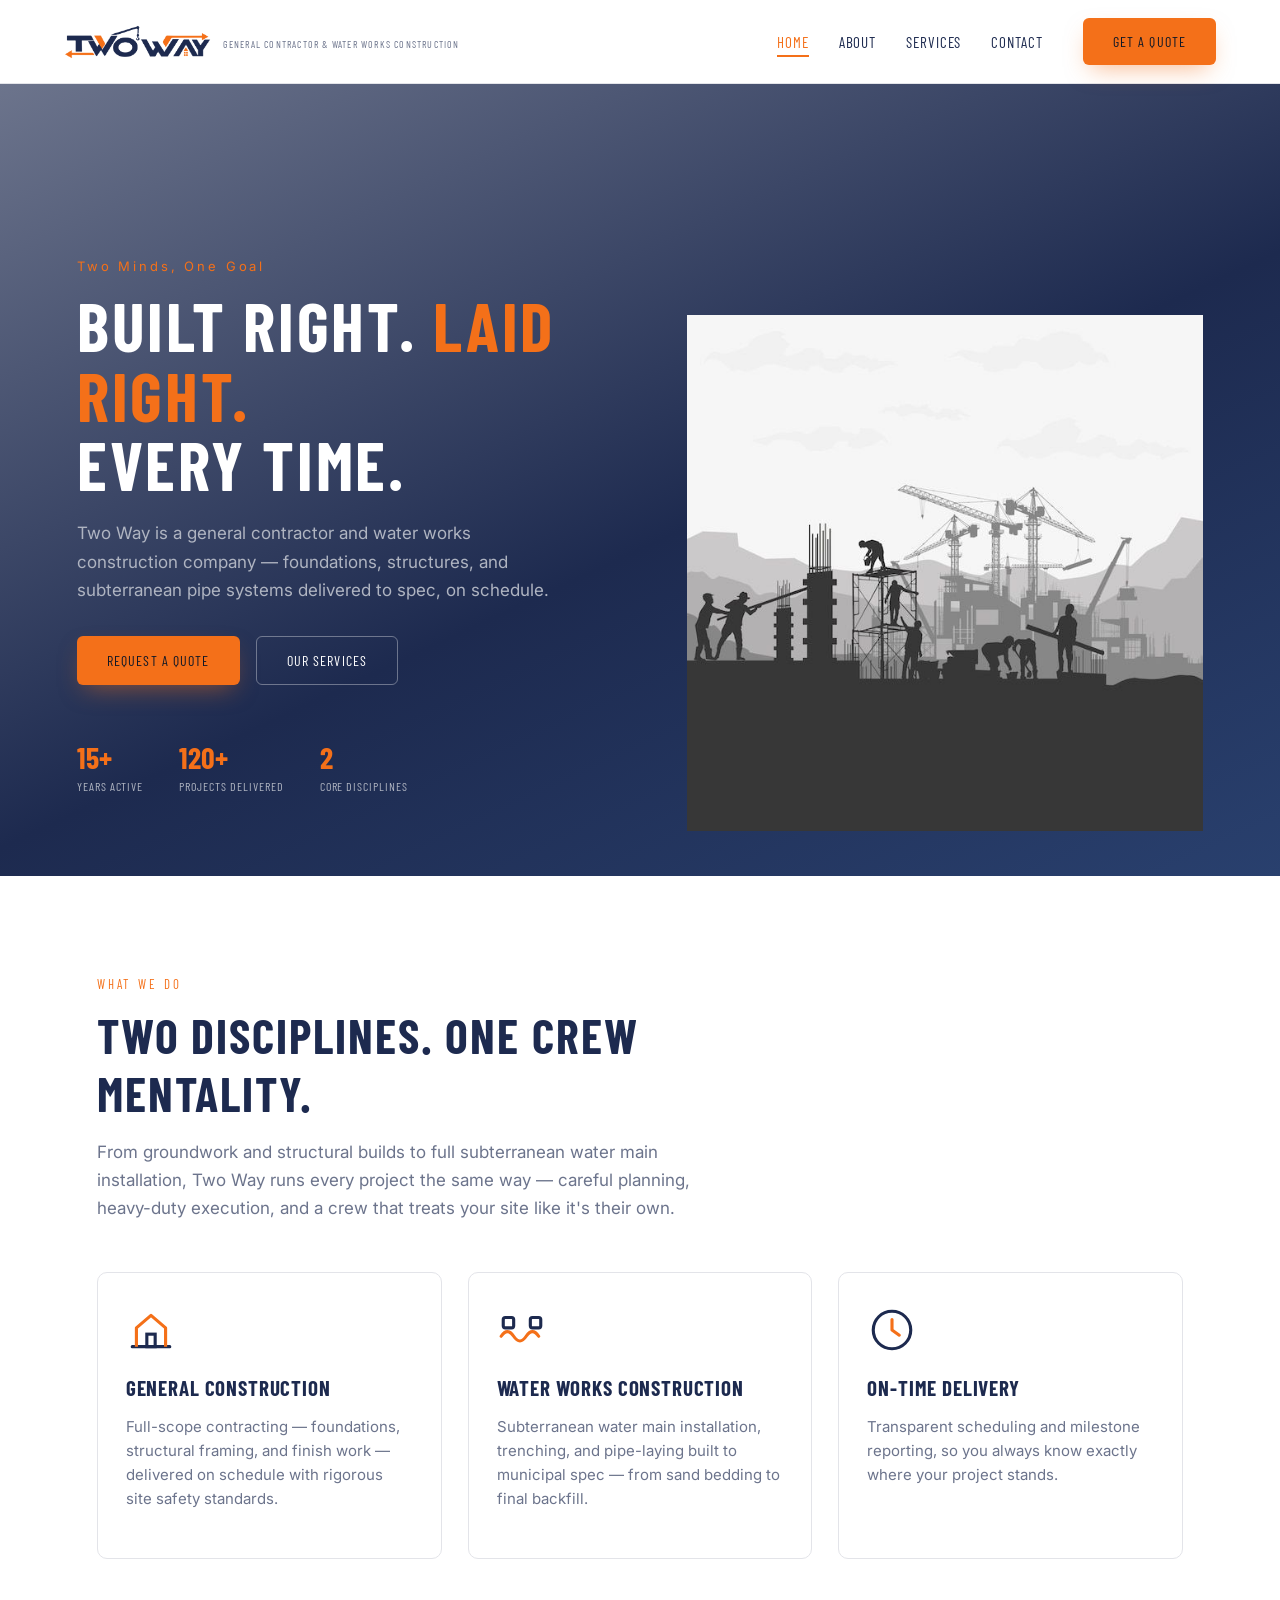
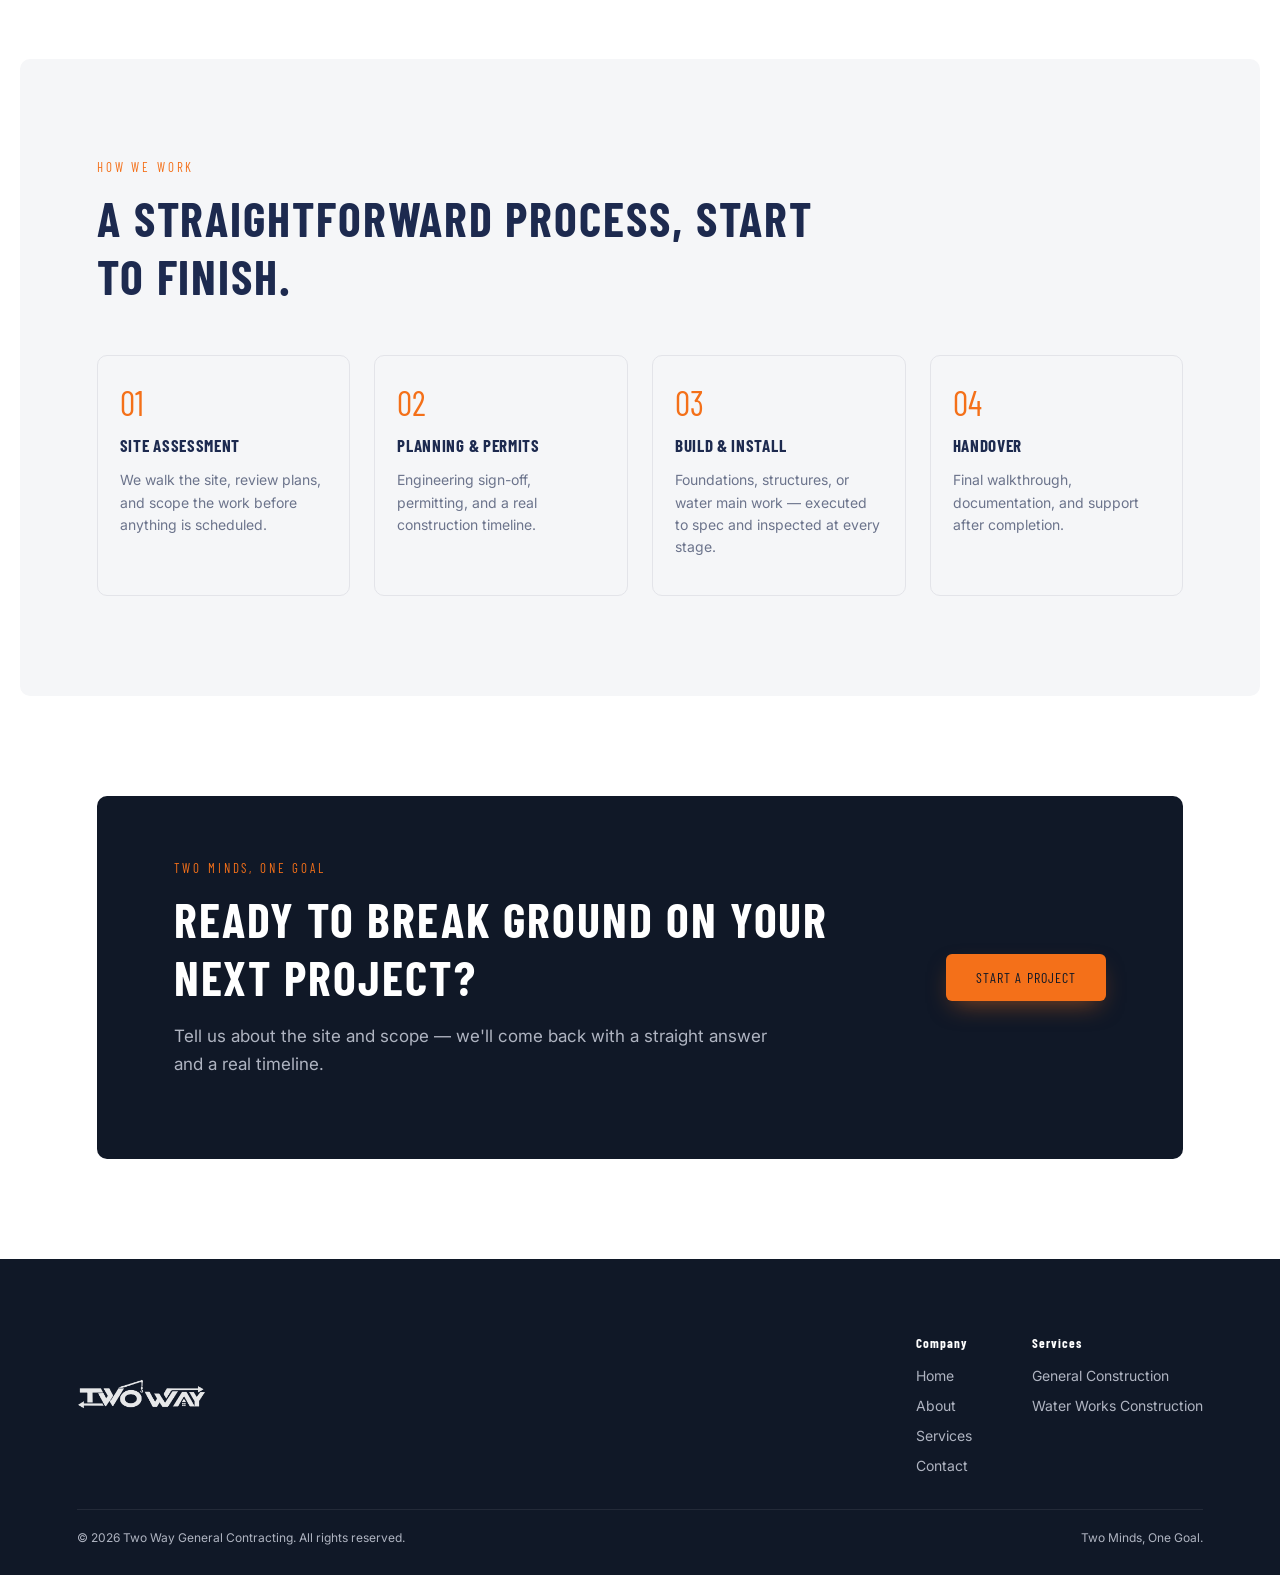
==== index.html @ f698abd0 "first commit" ====
<!DOCTYPE html>
<html lang="en">
<head>
<meta charset="UTF-8">
<meta name="viewport" content="width=device-width, initial-scale=1">
<title>Two Way | General Contractor &amp; Water Works Construction</title>
<meta name="description" content="Two Way — General Contractor and Water Works Construction. Two minds, one goal.">
<link rel="preconnect" href="https://fonts.googleapis.com">
<link href="https://fonts.googleapis.com/css2?family=Barlow+Condensed:wght@500;600;700&family=Inter:wght@400;500;600&display=swap" rel="stylesheet">
<link rel="stylesheet" href="css/styles.css">
</head>
<body>

<header class="site-header">
  <a href="index.html" class="brand">
    <img src="assets/images/logo.png" alt="Two Way logo">
    <div class="brand__text">
      <span class="brand__tag">GENERAL CONTRACTOR &amp; WATER WORKS CONSTRUCTION</span>
    </div>
  </a>
  <nav class="nav">
    <ul class="nav__list">
      <li><a href="index.html" aria-current="page">Home</a></li>
      <li><a href="about.html">About</a></li>
      <li><a href="services.html">Services</a></li>
      <li><a href="contact.html">Contact</a></li>
    </ul>
    <a href="contact.html" class="btn btn--primary nav__cta">Get a Quote</a>
    <button class="nav__toggle" aria-label="Toggle navigation" aria-expanded="false">
      <span></span><span></span><span></span>
    </button>
  </nav>
</header>

<main>
  <section class="hero">
    <div class="hero__grid">
      <div>
        <span class="hero__eyebrow">Two Minds, One Goal</span>
        <h1>Built right. <span>Laid right.</span><br>Every time.</h1>
        <p class="lede">Two Way is a general contractor and water works construction company — foundations, structures, and subterranean pipe systems delivered to spec, on schedule.</p>
        <div class="hero__ctas">
          <a href="contact.html" class="btn btn--primary">Request a Quote</a>
          <a href="services.html" class="btn btn--ghost">Our Services</a>
        </div>
        <div class="hero__stats">
          <div><b>15+</b><span>Years Active</span></div>
          <div><b>120+</b><span>Projects Delivered</span></div>
          <div><b>2</b><span>Core Disciplines</span></div>
        </div>
      </div>
      <div class="hero__art">
        <img src="assets/images/Turning blueprints into reality, one project at a time_....jpeg" alt="hero-image">
      </div>
    </div>
  </section>

  <section class="section">
    <span class="eyebrow reveal">What we do</span>
    <h2 class="section__title reveal">Two disciplines. One crew mentality.</h2>
    <p class="section__lede reveal">From groundwork and structural builds to full subterranean water main installation, Two Way runs every project the same way — careful planning, heavy-duty execution, and a crew that treats your site like it's their own.</p>

    <div class="grid">
      <div class="card reveal">
        <div class="card__icon">
          <svg viewBox="0 0 48 48" fill="none" xmlns="http://www.w3.org/2000/svg">
            <path d="M6 40h36" stroke="#1D2A4F" stroke-width="3" stroke-linecap="round"/>
            <path d="M10 40V22l14-12 14 12v18" stroke="#F47019" stroke-width="3" stroke-linejoin="round"/>
            <rect x="20" y="28" width="8" height="12" stroke="#1D2A4F" stroke-width="3"/>
          </svg>
        </div>
        <h3>General Construction</h3>
        <p>Full-scope contracting — foundations, structural framing, and finish work — delivered on schedule with rigorous site safety standards.</p>
        <div class="card__bar"></div>
      </div>
      <div class="card reveal">
        <div class="card__icon">
          <svg viewBox="0 0 48 48" fill="none" xmlns="http://www.w3.org/2000/svg">
            <path d="M4 30c4-6 8-6 12 0s8 6 12 0 8-6 12 0" stroke="#F47019" stroke-width="3" stroke-linecap="round"/>
            <rect x="6" y="12" width="10" height="10" rx="2" stroke="#1D2A4F" stroke-width="3"/>
            <rect x="32" y="12" width="10" height="10" rx="2" stroke="#1D2A4F" stroke-width="3"/>
          </svg>
        </div>
        <h3>Water Works Construction</h3>
        <p>Subterranean water main installation, trenching, and pipe-laying built to municipal spec — from sand bedding to final backfill.</p>
        <div class="card__bar"></div>
      </div>
      <div class="card reveal">
        <div class="card__icon">
          <svg viewBox="0 0 48 48" fill="none" xmlns="http://www.w3.org/2000/svg">
            <circle cx="24" cy="24" r="18" stroke="#1D2A4F" stroke-width="3"/>
            <path d="M24 14v10l7 5" stroke="#F47019" stroke-width="3" stroke-linecap="round" stroke-linejoin="round"/>
          </svg>
        </div>
        <h3>On-Time Delivery</h3>
        <p>Transparent scheduling and milestone reporting, so you always know exactly where your project stands.</p>
        <div class="card__bar"></div>
      </div>
    </div>
  </section>

  <section class="section section--alt">
    <span class="eyebrow reveal">How we work</span>
    <h2 class="section__title reveal">A straightforward process, start to finish.</h2>
    <div class="steps">
      <div class="step reveal"><h4>Site Assessment</h4><p>We walk the site, review plans, and scope the work before anything is scheduled.</p></div>
      <div class="step reveal"><h4>Planning &amp; Permits</h4><p>Engineering sign-off, permitting, and a real construction timeline.</p></div>
      <div class="step reveal"><h4>Build &amp; Install</h4><p>Foundations, structures, or water main work — executed to spec and inspected at every stage.</p></div>
      <div class="step reveal"><h4>Handover</h4><p>Final walkthrough, documentation, and support after completion.</p></div>
    </div>
  </section>

  <section class="section">
    <div class="cta-band reveal">
      <div class="cta-band__inner">
        <div>
          <span class="eyebrow">Two minds, one goal</span>
          <h2 class="section__title">Ready to break ground on your next project?</h2>
          <p class="section__lede">Tell us about the site and scope — we'll come back with a straight answer and a real timeline.</p>
        </div>
        <a href="contact.html" class="btn btn--primary">Start a Project</a>
      </div>
    </div>
  </section>
</main>

<footer class="site-footer">
  <div class="site-footer__row">
    <div class="site-footer__brand">
      <img src="assets/images/logo.png" alt="Two Way logo" style="filter:brightness(0) invert(1); opacity:.9;">
    </div>
    <div class="site-footer__cols">
      <div class="site-footer__col">
        <h5>Company</h5>
        <ul>
          <li><a href="index.html">Home</a></li>
          <li><a href="about.html">About</a></li>
          <li><a href="services.html">Services</a></li>
          <li><a href="contact.html">Contact</a></li>
        </ul>
      </div>
      <div class="site-footer__col">
        <h5>Services</h5>
        <ul>
          <li><a href="services.html">General Construction</a></li>
          <li><a href="services.html">Water Works Construction</a></li>
        </ul>
      </div>
    </div>
  </div>
  <div class="site-footer__bottom">
    <span>&copy; 2026 Two Way General Contracting. All rights reserved.</span>
    <span>Two Minds, One Goal.</span>
  </div>
</footer>

<script src="js/main.js"></script>
</body>
</html>
---- css/styles.css ----
/* ==========================================================================
   TWO WAY — Construction & Water Works
   Standard responsive site. Brand: Navy #1D2A4F | Orange #F47019
   ========================================================================== */

:root {
  --navy: #1D2A4F;
  --navy-2: #29406e;
  --navy-deep: #101827;
  --orange: #F47019;
  --orange-2: #ff8c3d;
  --white: #FFFFFF;
  --grey-100: #F5F6F8;
  --grey-200: #E3E4E9;
  --grey-400: #AFB4C1;
  --grey-600: #6C748C;
  --grey-900: #2A3040;

  --font-head: 'Barlow Condensed', 'Arial Narrow', sans-serif;
  --font-body: 'Inter', -apple-system, BlinkMacSystemFont, sans-serif;

  --header-h: 84px;
  --radius: 10px;
  --ease: cubic-bezier(.22,.9,.3,1);
  --container: 1240px;
}

* { box-sizing: border-box; }
html { scroll-behavior: smooth; }

body {
  margin: 0;
  font-family: var(--font-body);
  background: var(--white);
  color: var(--navy-deep);
  overflow-x: hidden;
}

h1, h2, h3, h4, .eyebrow {
  font-family: var(--font-head);
  text-transform: uppercase;
  letter-spacing: 0.04em;
  margin: 0;
  color: var(--navy);
}

a { color: inherit; text-decoration: none; }
img { max-width: 100%; display: block; }
ul { margin: 0; }

.wrap { max-width: var(--container); margin: 0 auto; padding: 0 6vw; }

/* ---------- Header ---------- */
.site-header {
  position: sticky; top: 0; left: 0; width: 100%; z-index: 500;
  height: var(--header-h);
  display: flex; align-items: center; justify-content: space-between;
  padding: 0 5vw;
  background: rgba(255,255,255,.94);
  backdrop-filter: blur(10px);
  border-bottom: 1px solid var(--grey-200);
}
.brand { display: flex; align-items: center; gap: 12px; }
.brand img { height: 34px; width: auto; }
.brand__text { display: flex; flex-direction: column; line-height: 1; }
.brand__tag { color: var(--grey-600); font-size: 10px; letter-spacing: .12em; margin-top: 4px; font-family: var(--font-head); text-transform: uppercase; }

.nav { display: flex; align-items: center; gap: 34px; }
.nav__list { list-style: none; display: flex; gap: 30px; margin: 0; padding: 0; }
.nav__list a {
  color: var(--navy); font-family: var(--font-head); font-size: 15px;
  letter-spacing: .06em; text-transform: uppercase; position: relative; padding: 6px 0;
}
.nav__list a::after {
  content: ''; position: absolute; left: 0; bottom: 0; width: 0; height: 2px;
  background: var(--orange); transition: width .3s var(--ease);
}
.nav__list a:hover::after, .nav__list a[aria-current="page"]::after { width: 100%; }
.nav__list a[aria-current="page"] { color: var(--orange); }

.nav__cta { margin-left: 6px; }

.nav__toggle {
  display: none; width: 40px; height: 40px; border: none; background: none; cursor: pointer;
  flex-direction: column; justify-content: center; gap: 5px;
}
.nav__toggle span { display: block; height: 2px; background: var(--navy); border-radius: 2px; }

@media (max-width: 900px) {
  .nav__list {
    position: fixed; top: var(--header-h); left: 0; right: 0;
    flex-direction: column; background: var(--white); padding: 18px 6vw 28px;
    gap: 18px; transform: translateY(-120%); transition: transform .35s var(--ease);
    border-bottom: 1px solid var(--grey-200); box-shadow: 0 20px 30px -20px rgba(0,0,0,.15);
  }
  .nav__list.open { transform: translateY(0); }
  .nav__toggle { display: flex; }
  .nav__cta { display: none; }
}

/* ---------- Hero (Home) ---------- */
.hero {
  position: relative; overflow: hidden;
  background: linear-gradient(155deg, var(--grey-600) 0%, var(--navy) 55%, var(--navy-2) 100%);
  padding: 90px 6vw 0;
}
.hero__grid {
  max-width: var(--container); margin: 0 auto;
  display: grid; grid-template-columns: 1.05fr 0.95fr; gap: 40px; align-items: center;
  min-height: 78svh;
}
.hero__eyebrow { color: var(--orange); font-size: 13px; letter-spacing: .22em; }
.hero h1 { color: var(--white); font-size: clamp(38px,5.6vw,68px); line-height: 1.02; margin-top: 16px; }
.hero h1 span { color: var(--orange); }
.hero p.lede { color: var(--grey-400); font-family: var(--font-body); font-size: 17px; line-height: 1.65; text-transform: none; letter-spacing: normal; max-width: 480px; margin-top: 20px; }
.hero__ctas { display: flex; gap: 16px; margin-top: 32px; flex-wrap: wrap; }
.hero__stats { display: flex; gap: 36px; margin-top: 54px; flex-wrap: wrap; }
.hero__stats div b { display: block; color: var(--orange); font-family: var(--font-head); font-size: 30px; }
.hero__stats div span { color: var(--grey-400); font-size: 12px; letter-spacing: .08em; text-transform: uppercase; font-family: var(--font-head); }

.hero__art { position: relative; height: 420px; }
.hero__art svg { width: 100%; height: 100%; }

/* ---------- Sections ---------- */
.section { padding: 100px 6vw; max-width: var(--container); margin: 0 auto; }
.section--tight { padding-top: 64px; padding-bottom: 64px; }
.section--alt { background: var(--grey-100); border-radius: var(--radius); }
.eyebrow { color: var(--orange); font-size: 13px; letter-spacing: .22em; display: block; margin-bottom: 14px; }
.section__title { font-size: clamp(28px,4.2vw,48px); color: var(--navy); max-width: 720px; }
.section__lede { font-family: var(--font-body); color: var(--grey-600); font-size: 17px; line-height: 1.65; max-width: 620px; margin-top: 16px; text-transform: none; letter-spacing: normal; }
.section__head { display: flex; justify-content: space-between; align-items: flex-end; gap: 20px; flex-wrap: wrap; }

/* ---------- Cards / grid ---------- */
.grid { display: grid; grid-template-columns: repeat(auto-fit,minmax(280px,1fr)); gap: 26px; margin-top: 50px; }
.grid--3 { grid-template-columns: repeat(3,1fr); }
@media (max-width: 900px) { .grid--3 { grid-template-columns: 1fr 1fr; } }
@media (max-width: 620px) { .grid--3 { grid-template-columns: 1fr; } }

.card {
  position: relative; padding: 32px 28px; border-radius: var(--radius);
  background: var(--white); border: 1px solid var(--grey-200);
  transition: transform .3s var(--ease), box-shadow .3s var(--ease), border-color .3s;
}
.card:hover { transform: translateY(-6px); box-shadow: 0 24px 44px -22px rgba(29,42,79,.28); border-color: var(--orange); }
.card__icon { width: 50px; height: 50px; margin-bottom: 20px; }
.card__icon svg { width: 100%; height: 100%; }
.card h3 { font-size: 21px; color: var(--navy); margin-bottom: 10px; }
.card p { font-family: var(--font-body); color: var(--grey-600); font-size: 15px; line-height: 1.6; text-transform: none; letter-spacing: normal; }
.card__bar { position: absolute; left: 0; bottom: 0; height: 3px; width: 100%; background: var(--orange); transform: scaleX(0); transform-origin: left; transition: transform .35s var(--ease); border-radius: 0 0 var(--radius) var(--radius); }
.card:hover .card__bar { transform: scaleX(1); }

/* ---------- Buttons ---------- */
.btn {
  display: inline-flex; align-items: center; gap: 10px; padding: 15px 30px;
  font-family: var(--font-head); letter-spacing: .08em; text-transform: uppercase; font-size: 14px;
  border-radius: 6px; border: none; cursor: pointer; transition: transform .2s var(--ease), box-shadow .2s var(--ease);
}
.btn--primary { background: var(--orange); color: var(--navy-deep); box-shadow: 0 10px 24px -8px rgba(244,112,25,.5); }
.btn--primary:hover { transform: translateY(-2px); box-shadow: 0 14px 26px -8px rgba(244,112,25,.6); }
.btn--ghost { background: transparent; color: var(--white); border: 1px solid rgba(255,255,255,.35); }
.btn--ghost:hover { border-color: var(--orange); color: var(--orange); }
.btn--outline-navy { background: transparent; color: var(--navy); border: 1px solid var(--grey-400); }
.btn--outline-navy:hover { border-color: var(--orange); color: var(--orange); }

/* ---------- CTA band ---------- */
.cta-band { background: var(--navy-deep); border-radius: var(--radius); color: #fff; text-align: left; padding: 64px 6vw; }
.cta-band .section__title { color: #fff; }
.cta-band .section__lede { color: var(--grey-400); }
.cta-band__inner { display: flex; justify-content: space-between; align-items: center; gap: 30px; flex-wrap: wrap; }

/* ---------- Process steps (About/Home) ---------- */
.steps { counter-reset: step; margin-top: 50px; display: grid; grid-template-columns: repeat(auto-fit,minmax(220px,1fr)); gap: 24px; }
.step { position: relative; padding: 26px 22px 22px; border: 1px solid var(--grey-200); border-radius: var(--radius); }
.step::before { counter-increment: step; content: counter(step,decimal-leading-zero); font-family: var(--font-head); font-size: 34px; color: var(--orange); display: block; margin-bottom: 12px; }
.step h4 { color: var(--navy); font-size: 17px; margin-bottom: 8px; }
.step p { color: var(--grey-600); font-family: var(--font-body); font-size: 14px; line-height: 1.6; text-transform: none; letter-spacing: normal; }

/* ---------- About: timeline (simple, no 3D/scroll-jack) ---------- */
.timeline { position: relative; margin-top: 60px; padding-left: 30px; border-left: 2px solid var(--grey-200); }
.timeline__item { position: relative; padding-bottom: 44px; }
.timeline__item:last-child { padding-bottom: 0; }
.timeline__item::before {
  content: ''; position: absolute; left: -37px; top: 4px; width: 14px; height: 14px; border-radius: 50%;
  background: var(--orange); border: 3px solid var(--white); box-shadow: 0 0 0 2px var(--orange);
}
.timeline__year { color: var(--orange); font-family: var(--font-head); font-size: 28px; }
.timeline__item h3 { color: var(--navy); font-size: 20px; margin: 6px 0 8px; }
.timeline__item p { color: var(--grey-600); font-family: var(--font-body); font-size: 15px; line-height: 1.6; text-transform: none; letter-spacing: normal; max-width: 560px; }

.about-hero { background: var(--grey-100); padding: 70px 6vw; }
.about-hero__grid { max-width: var(--container); margin: 0 auto; display: grid; grid-template-columns: 1.1fr .9fr; gap: 50px; align-items: center; }
.about-hero img { border-radius: var(--radius); }
@media (max-width: 860px) { .about-hero__grid { grid-template-columns: 1fr; } }

/* ---------- Services page ---------- */
.services-hero { background: linear-gradient(155deg, var(--navy-deep), var(--navy)); padding: 70px 6vw; color: #fff; text-align: center; }
.services-hero .section__title { color: #fff; margin: 0 auto; }
.services-hero .section__lede { color: var(--grey-400); margin: 16px auto 0; }

.service-block { display: grid; grid-template-columns: 1fr 1fr; gap: 50px; align-items: center; padding: 70px 0; border-bottom: 1px solid var(--grey-200); }
.service-block:last-child { border-bottom: none; }
.service-block:nth-child(even) .service-block__art { order: 2; }
.service-block__art {
  aspect-ratio: 4/3; border-radius: var(--radius); background: var(--grey-100);
  display: flex; align-items: center; justify-content: center; overflow: hidden;
  border: 1px solid var(--grey-200);
}
.service-block__art svg { width: 60%; height: 60%; }
.service-block__list { list-style: none; padding: 0; margin: 22px 0 0; display: flex; flex-direction: column; gap: 10px; }
.service-block__list li { display: flex; gap: 10px; align-items: flex-start; color: var(--grey-600); font-family: var(--font-body); font-size: 15px; }
.service-block__list li::before { content: '\2713'; color: var(--orange); font-weight: 700; }
@media (max-width: 780px) {
  .service-block, .service-block:nth-child(even) { grid-template-columns: 1fr; }
  .service-block:nth-child(even) .service-block__art { order: 0; }
}

/* ---------- Contact page ---------- */
.contact-hero { background: var(--grey-100); padding: 70px 6vw; }
.contact-grid { max-width: var(--container); margin: 0 auto; display: grid; grid-template-columns: .9fr 1.1fr; gap: 50px; }
@media (max-width: 900px) { .contact-grid { grid-template-columns: 1fr; } }

.contact-info ul { list-style: none; padding: 0; margin: 26px 0 0; display: flex; flex-direction: column; gap: 16px; }
.contact-info li { color: var(--grey-600); font-family: var(--font-body); font-size: 15px; display: flex; gap: 12px; align-items: flex-start; }
.contact-info li b { color: var(--navy); font-family: var(--font-head); letter-spacing: .06em; display: block; font-size: 13px; }
.contact-info__icon { width: 20px; height: 20px; flex: 0 0 auto; margin-top: 2px; }
.contact-info__icon svg { width: 100%; height: 100%; }

.contact-panel {
  padding: 34px 30px; border-radius: var(--radius); background: var(--white);
  border: 1px solid var(--grey-200); box-shadow: 0 30px 60px -30px rgba(29,42,79,.25);
}
.field { margin-bottom: 18px; }
.field-row { display: grid; grid-template-columns: 1fr 1fr; gap: 16px; }
@media (max-width: 520px) { .field-row { grid-template-columns: 1fr; } }
.field label { display: block; color: var(--navy); font-size: 12px; letter-spacing: .1em; text-transform: uppercase; margin-bottom: 7px; font-family: var(--font-head); }
.field input, .field textarea, .field select {
  width: 100%; padding: 12px 14px; border-radius: 6px; border: 1px solid var(--grey-200);
  background: var(--grey-100); color: var(--navy-deep); font-family: var(--font-body); font-size: 14px;
}
.field input:focus, .field textarea:focus, .field select:focus { outline: none; border-color: var(--orange); background: var(--white); }
.field textarea { resize: vertical; min-height: 100px; }
.form-note { font-size: 12.5px; color: var(--grey-600); margin-top: 14px; }
.form-note.success { color: var(--orange); font-weight: 600; }

.map-embed { border-radius: var(--radius); overflow: hidden; border: 1px solid var(--grey-200); margin-top: 24px; }
.map-embed iframe { width: 100%; height: 320px; border: 0; display: block; }

/* ---------- Footer ---------- */
.site-footer { background: var(--navy-deep); color: var(--grey-400); padding: 54px 6vw 30px; }
.site-footer__row { display: flex; flex-wrap: wrap; justify-content: space-between; gap: 30px; border-bottom: 1px solid rgba(255,255,255,.08); padding-bottom: 34px; }
.site-footer__brand { display: flex; align-items: center; gap: 12px; }
.site-footer__brand img { height: 30px; }
.site-footer__cols { display: flex; gap: 60px; flex-wrap: wrap; }
.site-footer__col h5 { color: var(--white); font-family: var(--font-head); letter-spacing: .08em; font-size: 13px; margin-bottom: 14px; }
.site-footer__col ul { list-style: none; padding: 0; display: flex; flex-direction: column; gap: 10px; }
.site-footer__col a { font-size: 14px; color: var(--grey-400); font-family: var(--font-body); }
.site-footer__col a:hover { color: var(--orange); }
.site-footer__bottom { padding-top: 20px; font-size: 12px; display: flex; justify-content: space-between; flex-wrap: wrap; gap: 10px; }

/* ---------- Reveal-on-scroll ---------- */
.reveal { opacity: 0; transform: translateY(24px); transition: opacity .6s var(--ease), transform .6s var(--ease); }
.reveal.in { opacity: 1; transform: translateY(0); }

@media (max-width: 780px) {
  .hero__grid { grid-template-columns: 1fr; padding-top: 20px; }
  .hero__art { height: 260px; order: -1; }
  .section { padding: 64px 6vw; }
}
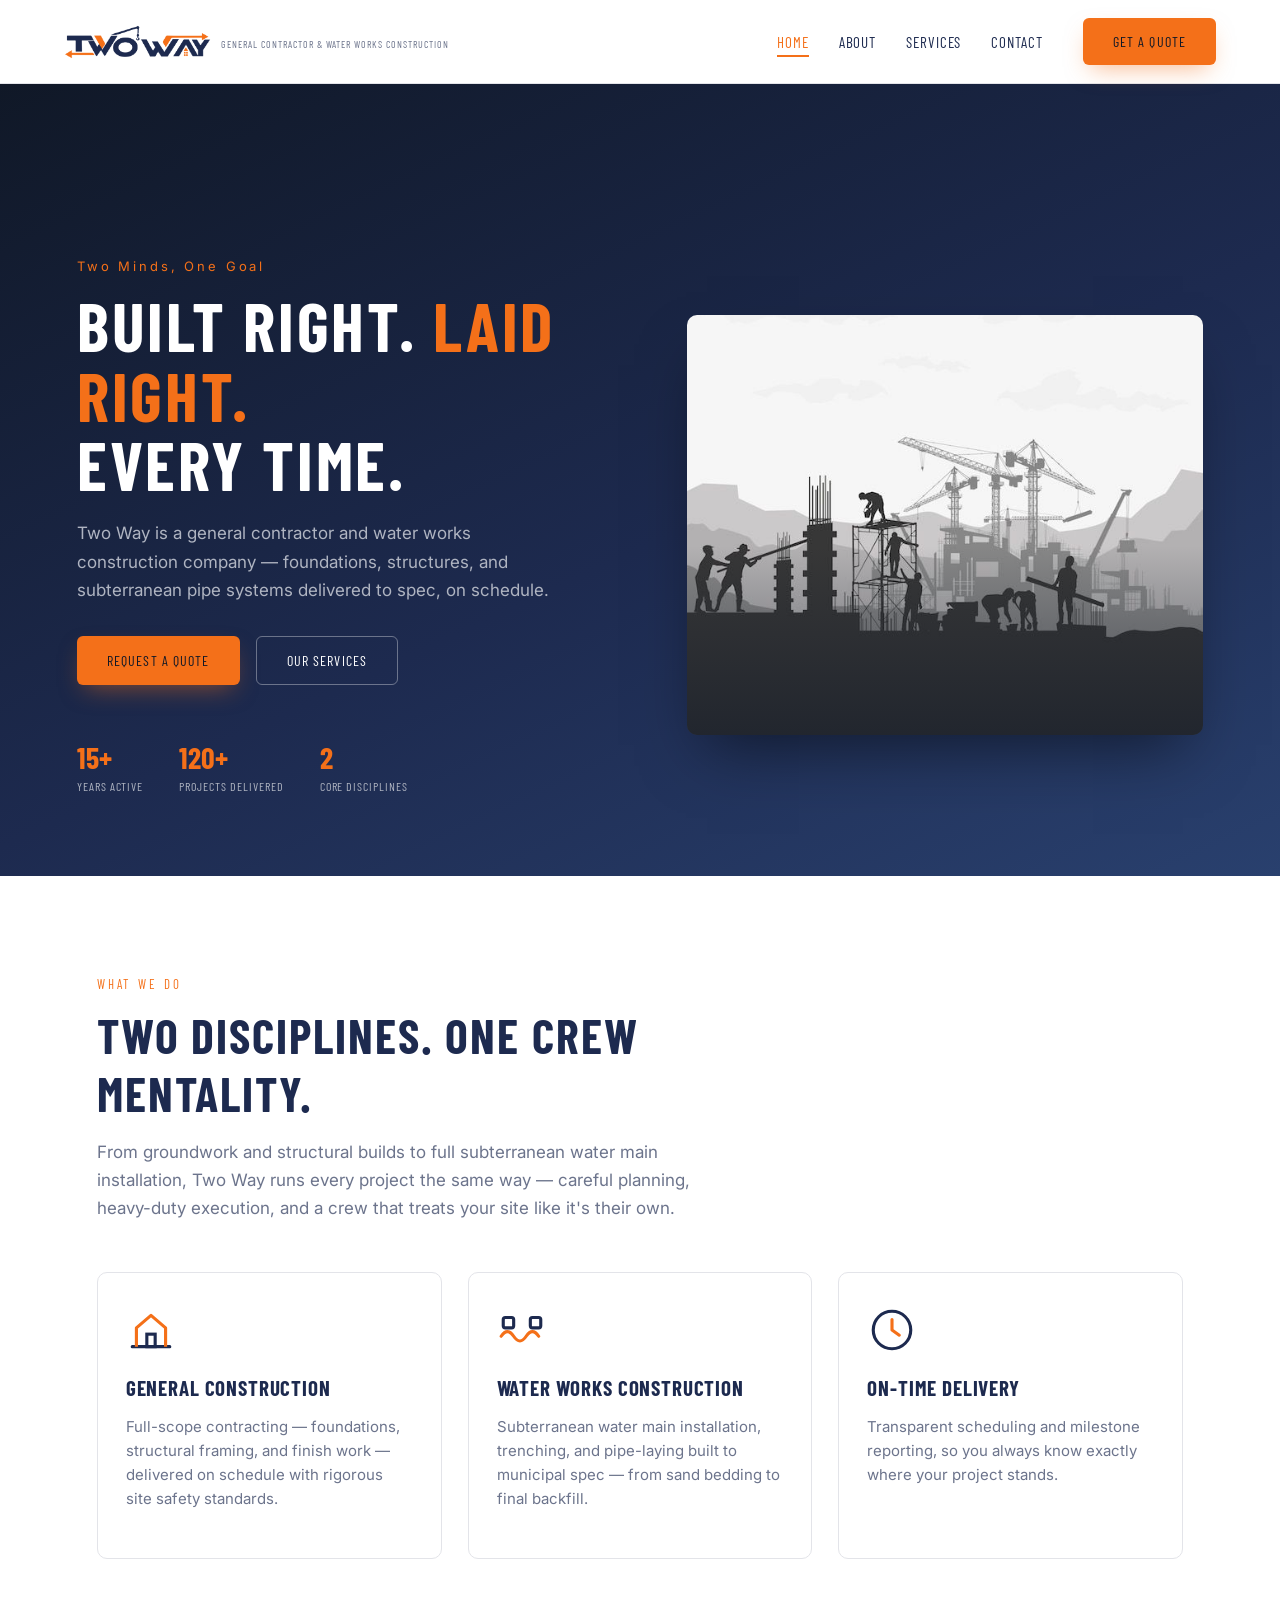
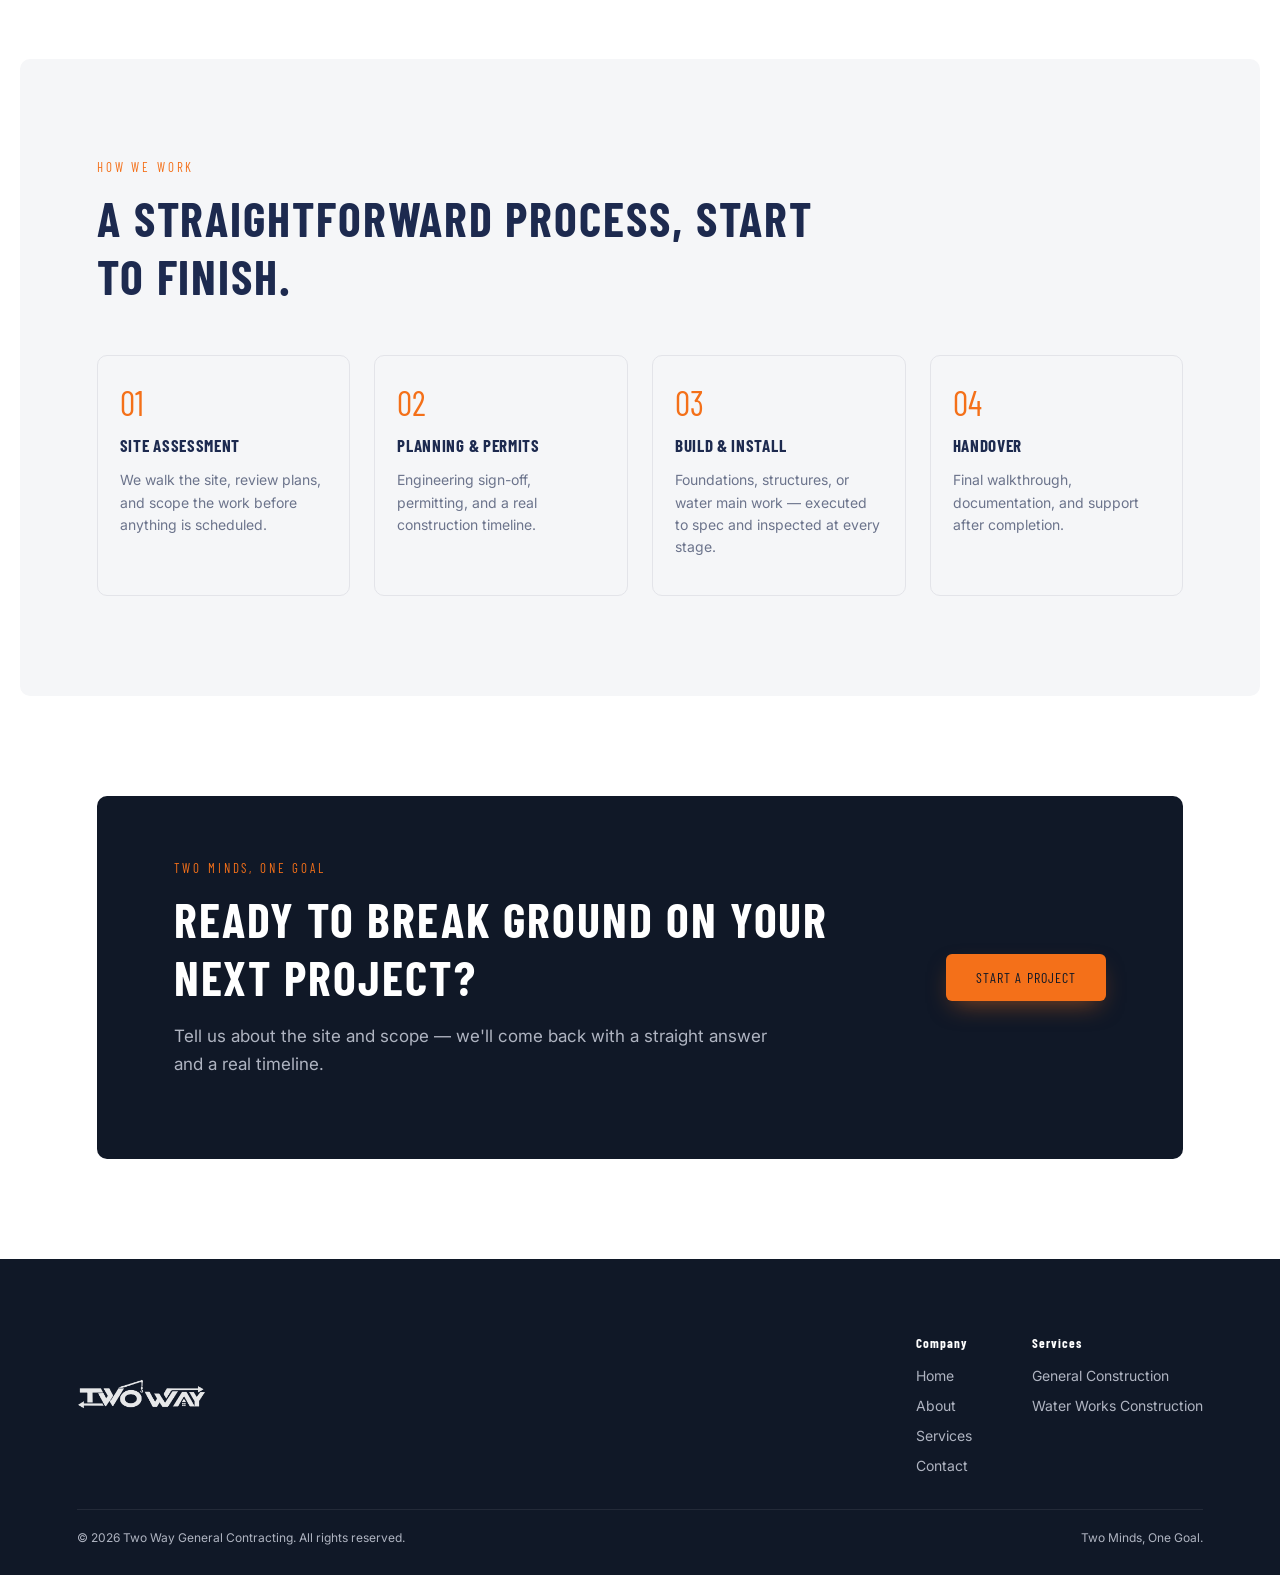
==== commit b1abb321: "burger menu issue resolved" ====
--- a/index.html
+++ b/index.html
@@ -24,6 +24,7 @@
       <li><a href="about.html">About</a></li>
       <li><a href="services.html">Services</a></li>
       <li><a href="contact.html">Contact</a></li>
+      <li class="nav__list-cta"><a href="contact.html" class="btn btn--primary">Get a Quote</a></li>
     </ul>
     <a href="contact.html" class="btn btn--primary nav__cta">Get a Quote</a>
     <button class="nav__toggle" aria-label="Toggle navigation" aria-expanded="false">
@@ -50,7 +51,7 @@
         </div>
       </div>
       <div class="hero__art">
-        <img src="assets/images/Turning blueprints into reality, one project at a time_....jpeg" alt="hero-image">
+        <img src="assets/images/Turning blueprints into reality, one project at a time_....jpeg" alt="Two Way construction crew on an active crane and building site" loading="eager">
       </div>
     </div>
   </section>
@@ -156,4 +157,4 @@
 
 <script src="js/main.js"></script>
 </body>
-</html>
+</html>
--- a/css/styles.css
+++ b/css/styles.css
@@ -54,19 +54,23 @@
 .site-header {
   position: sticky; top: 0; left: 0; width: 100%; z-index: 500;
   height: var(--header-h);
-  display: flex; align-items: center; justify-content: space-between;
+  display: flex; align-items: center; justify-content: space-between; gap: 12px;
   padding: 0 5vw;
   background: rgba(255,255,255,.94);
   backdrop-filter: blur(10px);
   border-bottom: 1px solid var(--grey-200);
 }
-.brand { display: flex; align-items: center; gap: 12px; }
-.brand img { height: 34px; width: auto; }
-.brand__text { display: flex; flex-direction: column; line-height: 1; }
-.brand__tag { color: var(--grey-600); font-size: 10px; letter-spacing: .12em; margin-top: 4px; font-family: var(--font-head); text-transform: uppercase; }
-
-.nav { display: flex; align-items: center; gap: 34px; }
-.nav__list { list-style: none; display: flex; gap: 30px; margin: 0; padding: 0; }
+.brand { display: flex; align-items: center; gap: 10px; min-width: 0; flex: 1 1 auto; overflow: hidden; }
+.brand img { height: 34px; width: auto; flex: 0 0 auto; }
+.brand__text { display: flex; flex-direction: column; line-height: 1; min-width: 0; overflow: hidden; }
+.brand__tag {
+  color: var(--grey-600); font-size: 10px; letter-spacing: .1em; margin-top: 4px;
+  font-family: var(--font-head); text-transform: uppercase;
+  white-space: nowrap; overflow: hidden; text-overflow: ellipsis;
+}
+
+.nav { display: flex; align-items: center; gap: 34px; flex: 0 0 auto; }
+.nav__list { list-style: none; display: flex; align-items: center; gap: 30px; margin: 0; padding: 0; }
 .nav__list a {
   color: var(--navy); font-family: var(--font-head); font-size: 15px;
   letter-spacing: .06em; text-transform: uppercase; position: relative; padding: 6px 0;
@@ -78,30 +82,58 @@
 .nav__list a:hover::after, .nav__list a[aria-current="page"]::after { width: 100%; }
 .nav__list a[aria-current="page"] { color: var(--orange); }
 
-.nav__cta { margin-left: 6px; }
+.nav__cta { margin-left: 6px; flex: 0 0 auto; white-space: nowrap; }
+
+/* CTA duplicated inside the dropdown for mobile — hidden on desktop, since
+   the inline .nav__cta above already covers that case there. */
+.nav__list-cta { display: none; width: 100%; margin-top: 4px; }
+.nav__list-cta a {
+  display: flex; align-items: center; justify-content: center; width: 100%;
+  padding: 14px 20px; border-radius: 6px; background: var(--orange); color: var(--navy-deep);
+  font-family: var(--font-head); letter-spacing: .08em; text-transform: uppercase; font-size: 14px;
+}
+.nav__list-cta a::after { content: none; }
 
 .nav__toggle {
   display: none; width: 40px; height: 40px; border: none; background: none; cursor: pointer;
-  flex-direction: column; justify-content: center; gap: 5px;
-}
-.nav__toggle span { display: block; height: 2px; background: var(--navy); border-radius: 2px; }
-
+  flex: 0 0 auto; flex-direction: column; justify-content: center; align-items: center; gap: 5px;
+  position: relative; z-index: 600;
+}
+.nav__toggle span { display: block; width: 22px; height: 2px; background: var(--navy); border-radius: 2px; transition: transform .25s var(--ease), opacity .25s var(--ease); }
+.nav__toggle[aria-expanded="true"] span:nth-child(1) { transform: translateY(7px) rotate(45deg); }
+.nav__toggle[aria-expanded="true"] span:nth-child(2) { opacity: 0; }
+.nav__toggle[aria-expanded="true"] span:nth-child(3) { transform: translateY(-7px) rotate(-45deg); }
+
+/* Tablet & below: collapse the inline nav list + CTA into a hamburger menu */
 @media (max-width: 900px) {
   .nav__list {
-    position: fixed; top: var(--header-h); left: 0; right: 0;
-    flex-direction: column; background: var(--white); padding: 18px 6vw 28px;
+    position: fixed; top: var(--header-h); left: 0; right: 0; z-index: 450;
+    flex-direction: column; align-items: stretch; background: var(--white); padding: 18px 6vw 28px;
     gap: 18px; transform: translateY(-120%); transition: transform .35s var(--ease);
     border-bottom: 1px solid var(--grey-200); box-shadow: 0 20px 30px -20px rgba(0,0,0,.15);
+    max-height: calc(100svh - var(--header-h)); overflow-y: auto;
+    visibility: hidden;
   }
-  .nav__list.open { transform: translateY(0); }
+  .nav__list.open { transform: translateY(0); visibility: visible; }
   .nav__toggle { display: flex; }
   .nav__cta { display: none; }
+  .nav__list-cta { display: block; }
+}
+
+/* Phones: the long tagline doesn't fit next to logo + hamburger, so drop it
+   and shrink the header/logo instead of letting anything overlap or clip. */
+@media (max-width: 560px) {
+  :root { --header-h: 64px; }
+  .site-header { padding: 0 4vw; }
+  .brand img { height: 26px; }
+  .brand__tag { display: none; }
+  .nav { gap: 14px; }
 }
 
 /* ---------- Hero (Home) ---------- */
 .hero {
   position: relative; overflow: hidden;
-  background: linear-gradient(155deg, var(--grey-600) 0%, var(--navy) 55%, var(--navy-2) 100%);
+  background: linear-gradient(155deg, var(--navy-deep) 0%, var(--navy) 55%, var(--navy-2) 100%);
   padding: 90px 6vw 0;
 }
 .hero__grid {
@@ -118,8 +150,9 @@
 .hero__stats div b { display: block; color: var(--orange); font-family: var(--font-head); font-size: 30px; }
 .hero__stats div span { color: var(--grey-400); font-size: 12px; letter-spacing: .08em; text-transform: uppercase; font-family: var(--font-head); }
 
-.hero__art { position: relative; height: 420px; }
-.hero__art svg { width: 100%; height: 100%; }
+.hero__art { position: relative; height: 420px; border-radius: var(--radius); overflow: hidden; box-shadow: 0 30px 60px -20px rgba(0,0,0,.5); }
+.hero__art img { width: 100%; height: 100%; object-fit: cover; display: block; }
+.hero__art::after { content: ''; position: absolute; inset: 0; background: linear-gradient(180deg, rgba(16,24,39,0) 55%, rgba(16,24,39,.55) 100%); pointer-events: none; }
 
 /* ---------- Sections ---------- */
 .section { padding: 100px 6vw; max-width: var(--container); margin: 0 auto; }
@@ -201,11 +234,10 @@
 .service-block:last-child { border-bottom: none; }
 .service-block:nth-child(even) .service-block__art { order: 2; }
 .service-block__art {
-  aspect-ratio: 4/3; border-radius: var(--radius); background: var(--grey-100);
-  display: flex; align-items: center; justify-content: center; overflow: hidden;
-  border: 1px solid var(--grey-200);
-}
-.service-block__art svg { width: 60%; height: 60%; }
+  position: relative; aspect-ratio: 4/3; border-radius: var(--radius); background: var(--grey-100);
+  overflow: hidden; border: 1px solid var(--grey-200);
+}
+.service-block__art img { width: 100%; height: 100%; object-fit: cover; display: block; }
 .service-block__list { list-style: none; padding: 0; margin: 22px 0 0; display: flex; flex-direction: column; gap: 10px; }
 .service-block__list li { display: flex; gap: 10px; align-items: flex-start; color: var(--grey-600); font-family: var(--font-body); font-size: 15px; }
 .service-block__list li::before { content: '\2713'; color: var(--orange); font-weight: 700; }
@@ -265,5 +297,4 @@
   .hero__grid { grid-template-columns: 1fr; padding-top: 20px; }
   .hero__art { height: 260px; order: -1; }
   .section { padding: 64px 6vw; }
-}
-
+}
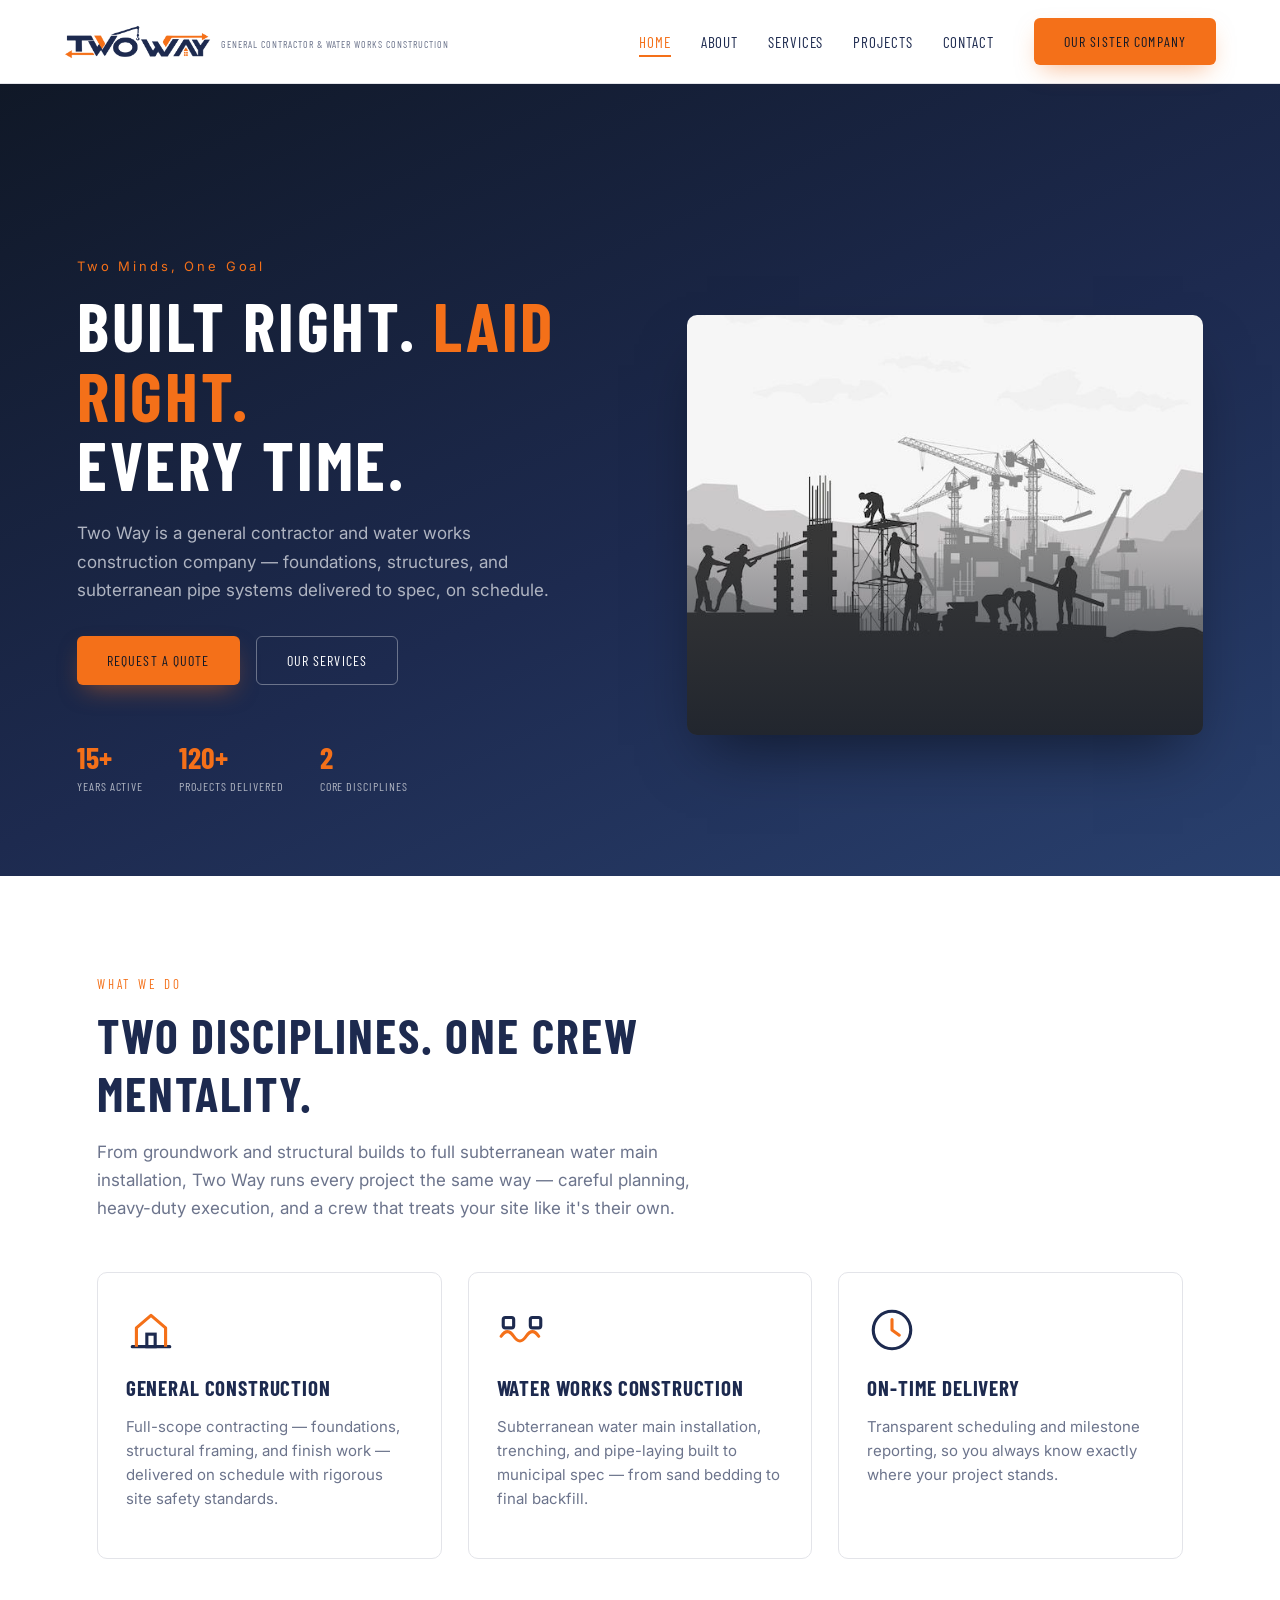
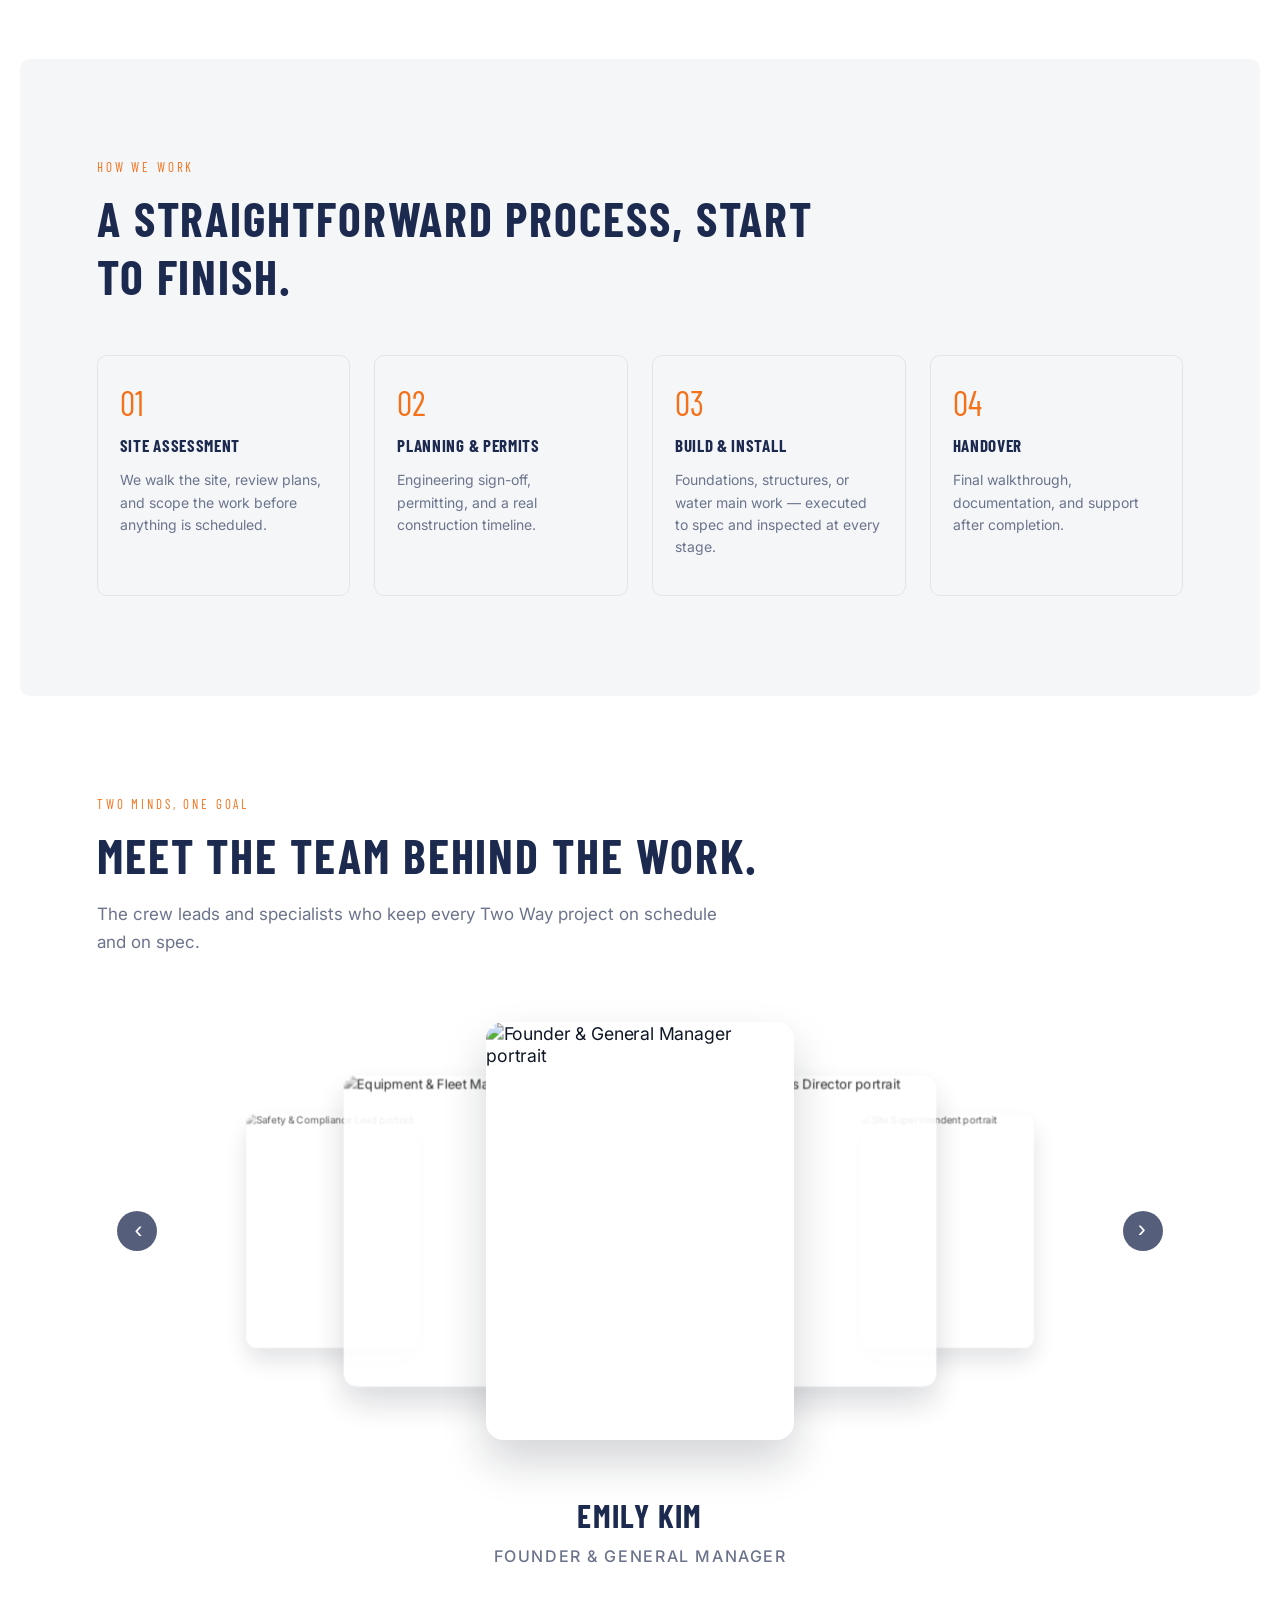
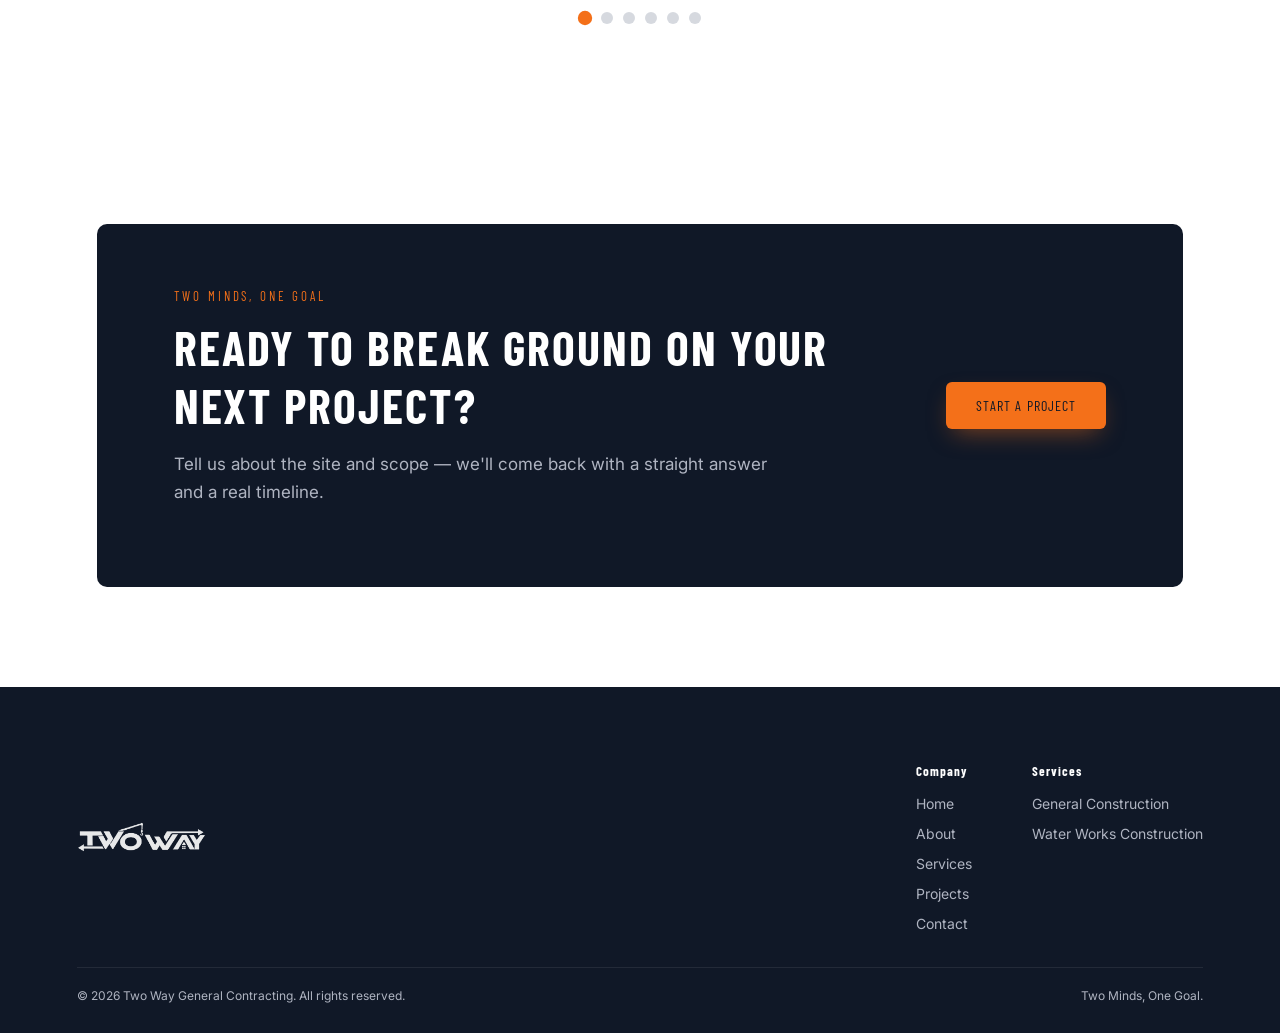
==== commit f697f017: "final version" ====
--- a/index.html
+++ b/index.html
@@ -23,10 +23,11 @@
       <li><a href="index.html" aria-current="page">Home</a></li>
       <li><a href="about.html">About</a></li>
       <li><a href="services.html">Services</a></li>
+      <li><a href="projects.html">Projects</a></li>
       <li><a href="contact.html">Contact</a></li>
-      <li class="nav__list-cta"><a href="contact.html" class="btn btn--primary">Get a Quote</a></li>
+      <li class="nav__list-cta"><a href="narmss.html" class="btn btn--primary">Our Sister Company</a></li>
     </ul>
-    <a href="contact.html" class="btn btn--primary nav__cta">Get a Quote</a>
+    <a href="narmss.html" class="btn btn--primary nav__cta">Our Sister Company</a>
     <button class="nav__toggle" aria-label="Toggle navigation" aria-expanded="false">
       <span></span><span></span><span></span>
     </button>
@@ -112,6 +113,51 @@
   </section>
 
   <section class="section">
+    <span class="eyebrow reveal">Two minds, one goal</span>
+    <h2 class="section__title reveal">Meet the team behind the work.</h2>
+    <p class="section__lede reveal">The crew leads and specialists who keep every Two Way project on schedule and on spec.</p>
+
+    <div class="team-carousel">
+      <button class="team-carousel__arrow team-carousel__arrow--left" aria-label="Previous team member">&lsaquo;</button>
+      <div class="team-carousel__track">
+        <div class="team-carousel__card" data-index="0">
+          <img src="https://images.unsplash.com/photo-1573497019940-1c28c88b4f3e?q=80&w=3687&auto=format&fit=crop&ixlib=rb-4.0.3&ixid=M3wxMjA3fDB8MHxwaG90by1wYWdlfHx8fGVufDB8fHx8fA%3D%3D" alt="Founder &amp; General Manager portrait">
+        </div>
+        <div class="team-carousel__card" data-index="1">
+          <img src="https://images.unsplash.com/photo-1568602471122-7832951cc4c5?q=80&w=3870&auto=format&fit=crop&ixlib=rb-4.0.3&ixid=M3wxMjA3fDB8MHxwaG90by1wYWdlfHx8fGVufDB8fHx8fA%3D%3D" alt="Water Works Director portrait">
+        </div>
+        <div class="team-carousel__card" data-index="2">
+          <img src="https://images.unsplash.com/photo-1573496359142-b8d87734a5a2?w=900&auto=format&fit=crop&q=60&ixlib=rb-4.0.3&ixid=M3wxMjA3fDB8MHxzZWFyY2h8M3x8cHJvZmVzc2lvbmFsJTIwcGVvcGxlfGVufDB8fDB8fHww" alt="Site Superintendent portrait">
+        </div>
+        <div class="team-carousel__card" data-index="3">
+          <img src="https://images.unsplash.com/photo-1494790108377-be9c29b29330?w=900&auto=format&fit=crop&q=60&ixlib=rb-4.0.3&ixid=M3wxMjA3fDB8MHxzZWFyY2h8N3x8cHJvZmVzc2lvbmFsJTIwcGVvcGxlfGVufDB8fDB8fHww" alt="Project Manager portrait">
+        </div>
+        <div class="team-carousel__card" data-index="4">
+          <img src="https://images.unsplash.com/photo-1655249481446-25d575f1c054?w=900&auto=format&fit=crop&q=60&ixlib=rb-4.0.3&ixid=M3wxMjA3fDB8MHxzZWFyY2h8Mjh8fHByb2Zlc3Npb25hbCUyMHBlb3BsZXxlbnwwfHwwfHx8MA%3D%3D" alt="Safety &amp; Compliance Lead portrait">
+        </div>
+        <div class="team-carousel__card" data-index="5">
+          <img src="https://images.unsplash.com/photo-1519085360753-af0119f7cbe7?q=80&w=3687&auto=format&fit=crop&ixlib=rb-4.0.3&ixid=M3wxMjA3fDB8MHxwaG90by1wYWdlfHx8fGVufDB8fHx8fA%3D%3D" alt="Equipment &amp; Fleet Manager portrait">
+        </div>
+      </div>
+      <button class="team-carousel__arrow team-carousel__arrow--right" aria-label="Next team member">&rsaquo;</button>
+    </div>
+
+    <div class="team-carousel__info">
+      <h3 class="team-carousel__name">Emily Kim</h3>
+      <p class="team-carousel__role">Founder &amp; General Manager</p>
+    </div>
+
+    <div class="team-carousel__dots">
+      <div class="team-carousel__dot active" data-index="0"></div>
+      <div class="team-carousel__dot" data-index="1"></div>
+      <div class="team-carousel__dot" data-index="2"></div>
+      <div class="team-carousel__dot" data-index="3"></div>
+      <div class="team-carousel__dot" data-index="4"></div>
+      <div class="team-carousel__dot" data-index="5"></div>
+    </div>
+  </section>
+
+  <section class="section">
     <div class="cta-band reveal">
       <div class="cta-band__inner">
         <div>
@@ -137,6 +183,7 @@
           <li><a href="index.html">Home</a></li>
           <li><a href="about.html">About</a></li>
           <li><a href="services.html">Services</a></li>
+          <li><a href="projects.html">Projects</a></li>
           <li><a href="contact.html">Contact</a></li>
         </ul>
       </div>
@@ -156,5 +203,6 @@
 </footer>
 
 <script src="js/main.js"></script>
+<script src="js/team-carousel.js"></script>
 </body>
 </html>
--- a/css/styles.css
+++ b/css/styles.css
@@ -246,6 +246,36 @@
   .service-block:nth-child(even) .service-block__art { order: 0; }
 }
 
+/* ---------- Projects page ---------- */
+.filter-bar { display: flex; gap: 12px; flex-wrap: wrap; margin: 0 0 10px; }
+.filter-btn {
+  padding: 10px 22px; border-radius: 6px; border: 1px solid var(--grey-200); background: var(--white);
+  color: var(--navy); font-family: var(--font-head); letter-spacing: .06em; text-transform: uppercase;
+  font-size: 13px; cursor: pointer; transition: all .25s var(--ease);
+}
+.filter-btn:hover { border-color: var(--orange); color: var(--orange); }
+.filter-btn.active { background: var(--navy); border-color: var(--navy); color: var(--white); }
+
+.project-grid { display: grid; grid-template-columns: repeat(auto-fit,minmax(320px,1fr)); gap: 30px; margin-top: 34px; }
+.project-card {
+  border-radius: var(--radius); overflow: hidden; border: 1px solid var(--grey-200); background: var(--white);
+  transition: transform .3s var(--ease), box-shadow .3s var(--ease), opacity .25s var(--ease);
+}
+.project-card:hover { transform: translateY(-6px); box-shadow: 0 24px 44px -22px rgba(29,42,79,.28); }
+.project-card.is-hidden { display: none; }
+.project-card__img { position: relative; aspect-ratio: 4/3; overflow: hidden; background: var(--grey-100); }
+.project-card__img img { width: 100%; height: 100%; object-fit: cover; display: block; transition: transform .4s var(--ease); }
+.project-card:hover .project-card__img img { transform: scale(1.06); }
+.project-card__tag {
+  position: absolute; top: 14px; left: 14px; z-index: 2; background: var(--orange); color: var(--navy-deep);
+  font-family: var(--font-head); letter-spacing: .06em; text-transform: uppercase; font-size: 11px;
+  padding: 6px 12px; border-radius: 4px;
+}
+.project-card__body { padding: 22px 22px 26px; }
+.project-card__body h3 { color: var(--navy); font-size: 20px; margin-bottom: 6px; }
+.project-card__meta { color: var(--grey-600); font-family: var(--font-body); font-size: 13px; margin-bottom: 10px; display: flex; gap: 8px; align-items: center; text-transform: none; letter-spacing: normal; }
+.project-card__body p.desc { color: var(--grey-600); font-family: var(--font-body); font-size: 14.5px; line-height: 1.55; text-transform: none; letter-spacing: normal; }
+
 /* ---------- Contact page ---------- */
 .contact-hero { background: var(--grey-100); padding: 70px 6vw; }
 .contact-grid { max-width: var(--container); margin: 0 auto; display: grid; grid-template-columns: .9fr 1.1fr; gap: 50px; }
@@ -276,6 +306,71 @@
 
 .map-embed { border-radius: var(--radius); overflow: hidden; border: 1px solid var(--grey-200); margin-top: 24px; }
 .map-embed iframe { width: 100%; height: 320px; border: 0; display: block; }
+
+/* ---------- Team carousel (Home) ---------- */
+.team-carousel {
+  width: 100%; max-width: 1200px; height: 450px; position: relative;
+  perspective: 1000px; margin: 50px auto 0;
+}
+.team-carousel__track {
+  width: 100%; height: 100%; display: flex; justify-content: center; align-items: center;
+  position: relative; transform-style: preserve-3d;
+  transition: transform 0.8s cubic-bezier(0.25, 0.46, 0.45, 0.94);
+}
+.team-carousel__card {
+  position: absolute; width: 280px; height: 380px; background: var(--white);
+  border-radius: 16px; overflow: hidden; box-shadow: 0 20px 40px rgba(16,24,39,.18);
+  transition: all 0.8s cubic-bezier(0.25, 0.46, 0.45, 0.94); cursor: pointer;
+}
+.team-carousel__card img { width: 100%; height: 100%; object-fit: cover; transition: all 0.8s cubic-bezier(0.25, 0.46, 0.45, 0.94); }
+.team-carousel__card.center { z-index: 10; transform: scale(1.1) translateZ(0); }
+.team-carousel__card.center img { filter: none; }
+.team-carousel__card.left-2 { z-index: 1; transform: translateX(-400px) scale(0.8) translateZ(-300px); opacity: 0.7; }
+.team-carousel__card.left-2 img { filter: grayscale(100%); }
+.team-carousel__card.left-1 { z-index: 5; transform: translateX(-200px) scale(0.9) translateZ(-100px); opacity: 0.9; }
+.team-carousel__card.left-1 img { filter: grayscale(100%); }
+.team-carousel__card.right-1 { z-index: 5; transform: translateX(200px) scale(0.9) translateZ(-100px); opacity: 0.9; }
+.team-carousel__card.right-1 img { filter: grayscale(100%); }
+.team-carousel__card.right-2 { z-index: 1; transform: translateX(400px) scale(0.8) translateZ(-300px); opacity: 0.7; }
+.team-carousel__card.right-2 img { filter: grayscale(100%); }
+.team-carousel__card.hidden { opacity: 0; pointer-events: none; }
+
+.team-carousel__info { text-align: center; margin-top: 40px; transition: all 0.5s ease-out; }
+.team-carousel__name {
+  color: var(--navy); font-family: var(--font-head); font-size: 2rem; text-transform: uppercase;
+  letter-spacing: .04em; font-weight: 700; margin-bottom: 6px; position: relative; display: inline-block;
+}
+.team-carousel__role {
+  color: var(--grey-600); font-family: var(--font-body); font-size: 1rem; font-weight: 500;
+  text-transform: uppercase; letter-spacing: .1em; padding: 6px 0; margin-top: 0;
+}
+
+.team-carousel__dots { display: flex; justify-content: center; gap: 10px; margin-top: 40px; }
+.team-carousel__dot { width: 12px; height: 12px; border-radius: 50%; background: rgba(29,42,79,.18); cursor: pointer; transition: all 0.3s ease; }
+.team-carousel__dot.active { background: var(--orange); transform: scale(1.2); }
+
+.team-carousel__arrow {
+  position: absolute; top: 50%; transform: translateY(-50%); background: rgba(29,42,79,.75);
+  color: var(--white); width: 40px; height: 40px; border-radius: 50%; display: flex; align-items: center;
+  justify-content: center; cursor: pointer; z-index: 20; transition: all 0.3s ease; font-size: 1.5rem;
+  border: none; outline: none; padding-bottom: 4px;
+}
+.team-carousel__arrow:hover { background: var(--orange); color: var(--navy-deep); transform: translateY(-50%) scale(1.1); }
+.team-carousel__arrow--left { left: 20px; padding-right: 3px; }
+.team-carousel__arrow--right { right: 20px; padding-left: 3px; }
+
+@media (max-width: 768px) {
+  .team-carousel__card { width: 200px; height: 280px; }
+  .team-carousel__card.left-2 { transform: translateX(-250px) scale(0.8) translateZ(-300px); }
+  .team-carousel__card.left-1 { transform: translateX(-120px) scale(0.9) translateZ(-100px); }
+  .team-carousel__card.right-1 { transform: translateX(120px) scale(0.9) translateZ(-100px); }
+  .team-carousel__card.right-2 { transform: translateX(250px) scale(0.8) translateZ(-300px); }
+  .team-carousel__name { font-size: 1.5rem; }
+  .team-carousel__role { font-size: .9rem; }
+}
+@media (max-width: 480px) {
+  .team-carousel { height: 320px; }
+}
 
 /* ---------- Footer ---------- */
 .site-footer { background: var(--navy-deep); color: var(--grey-400); padding: 54px 6vw 30px; }
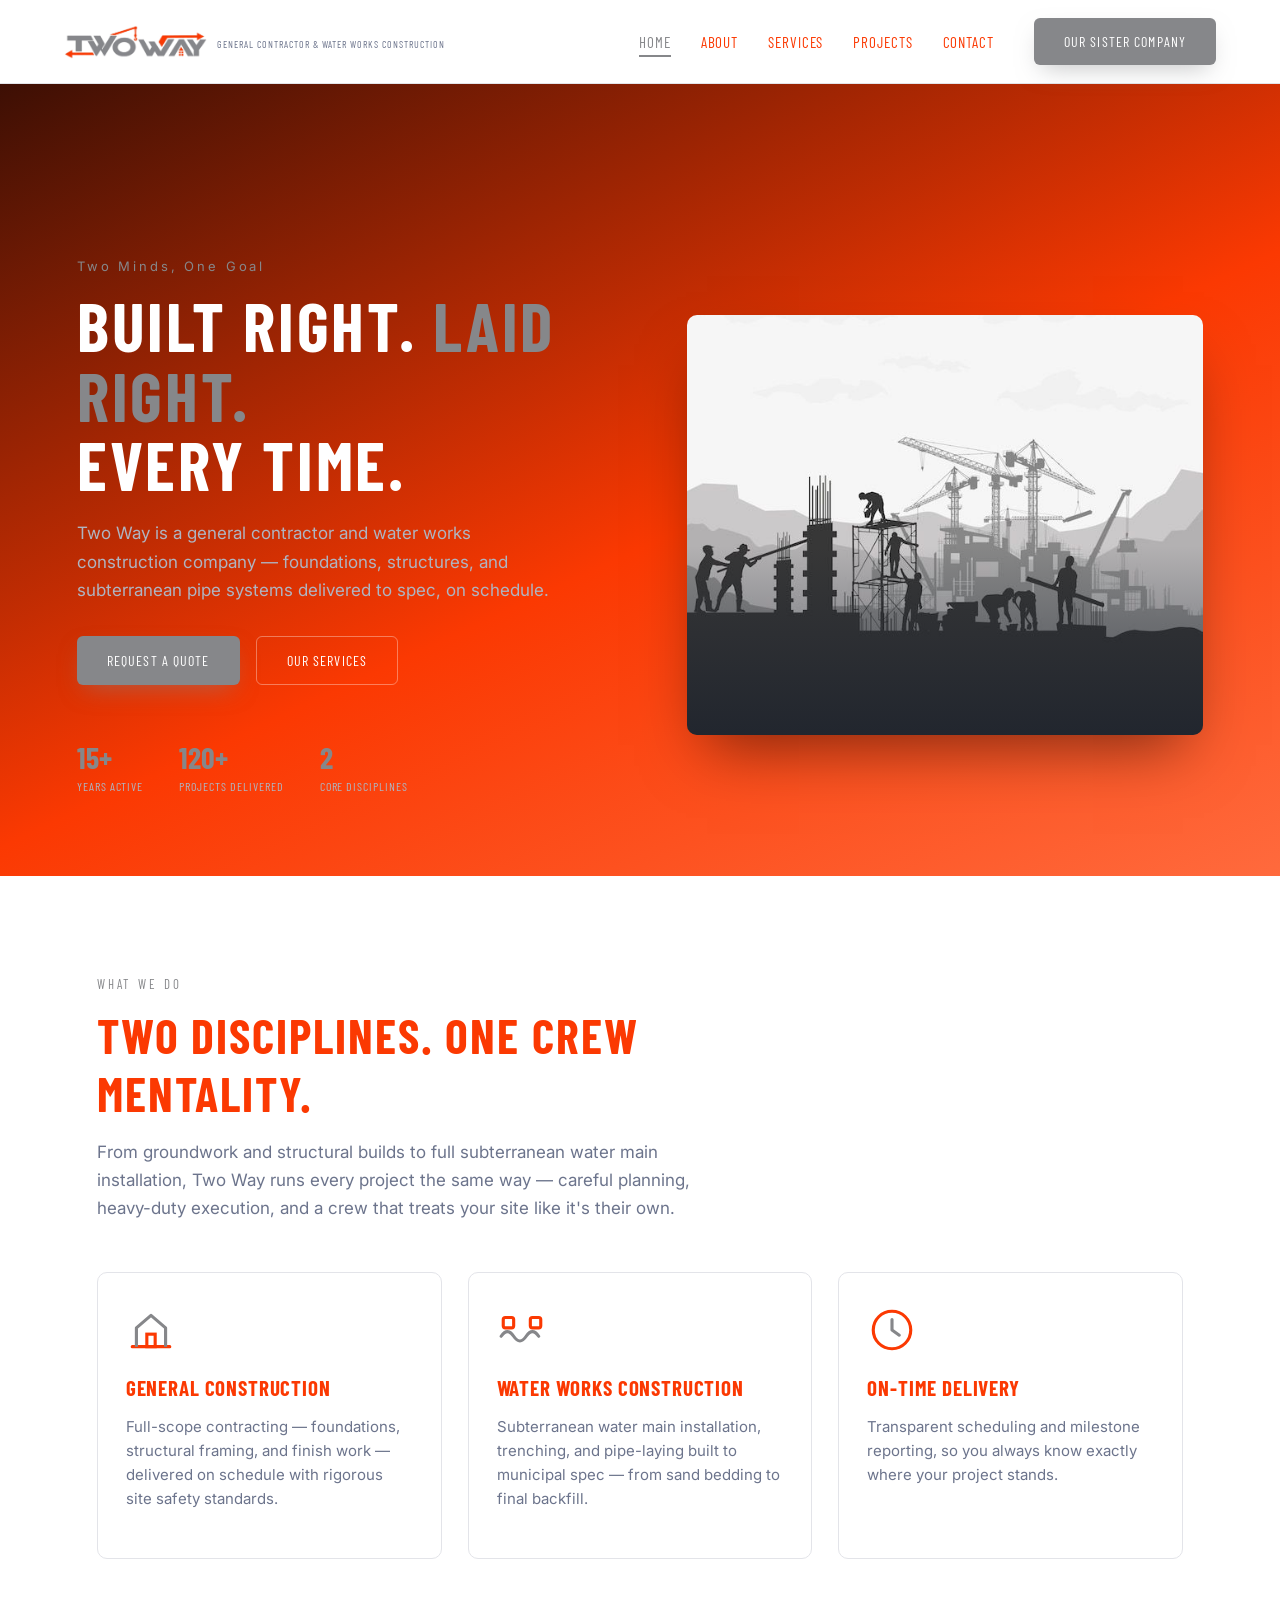
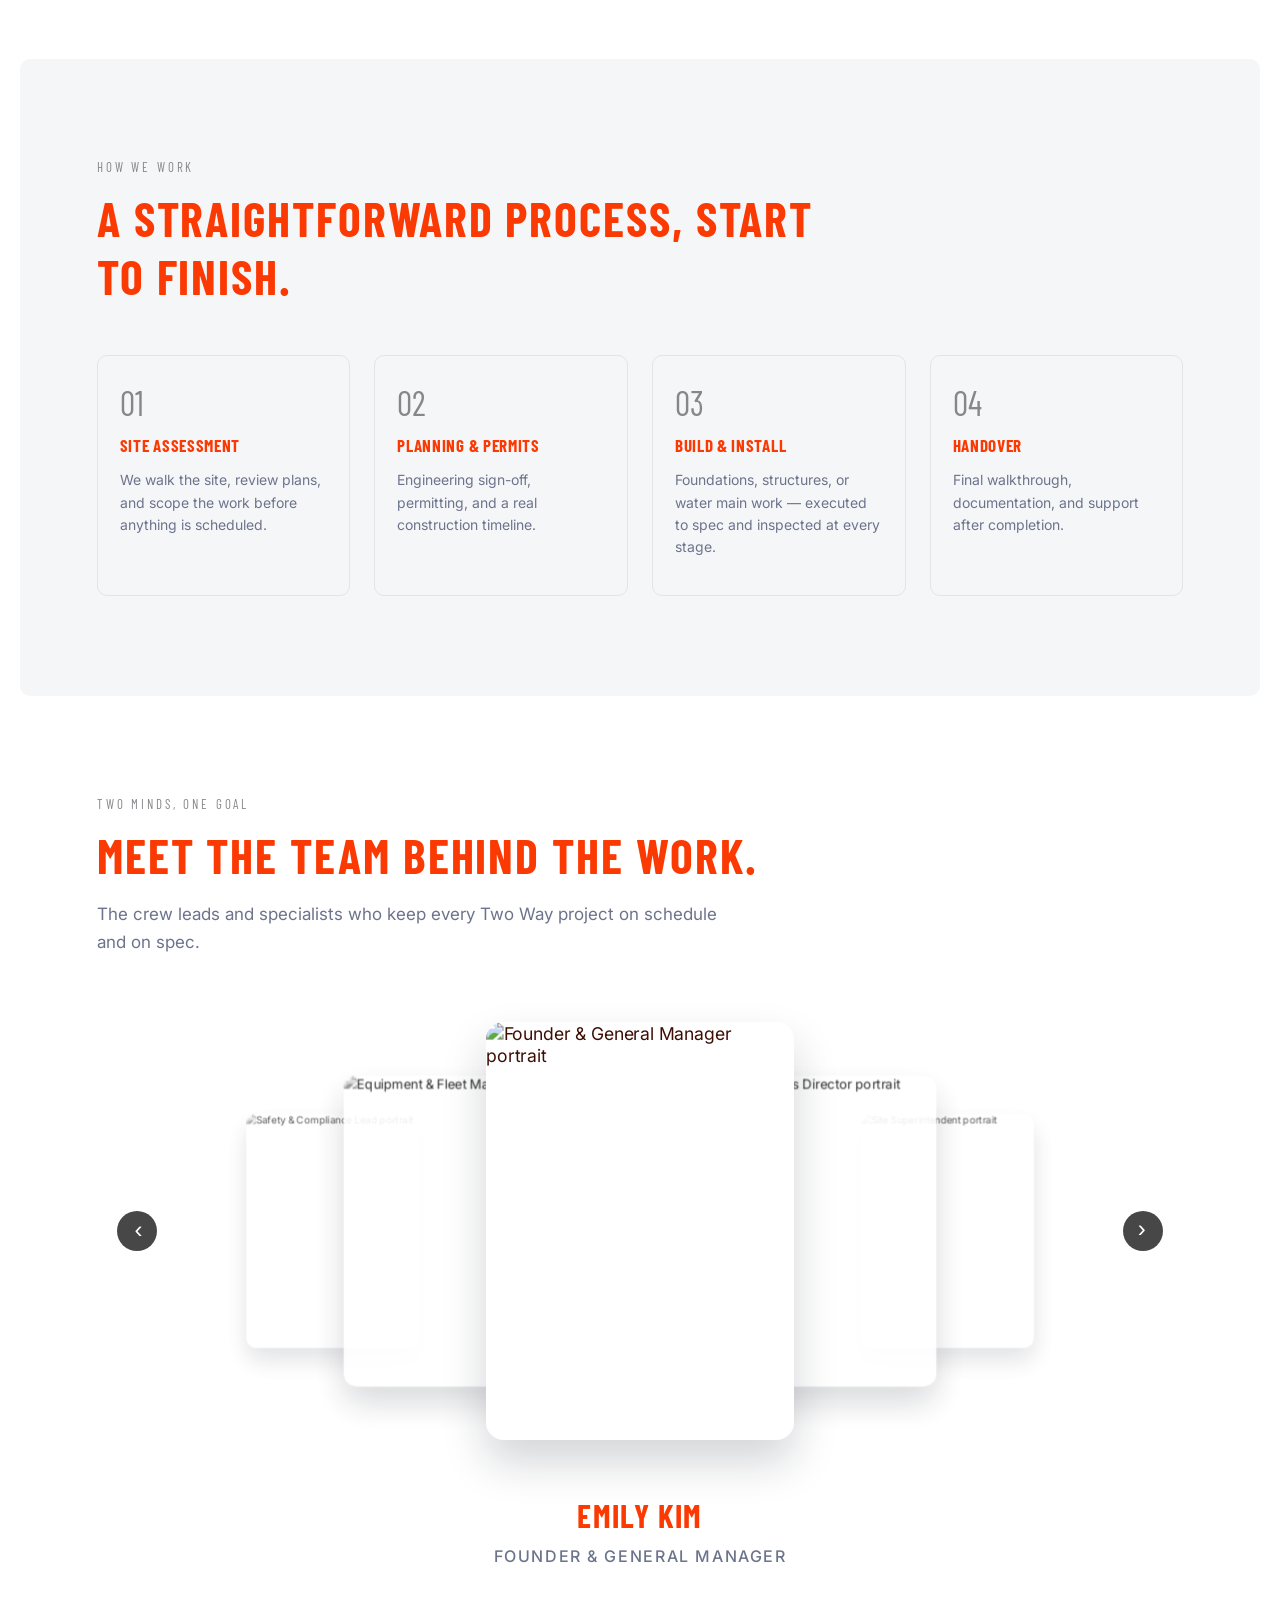
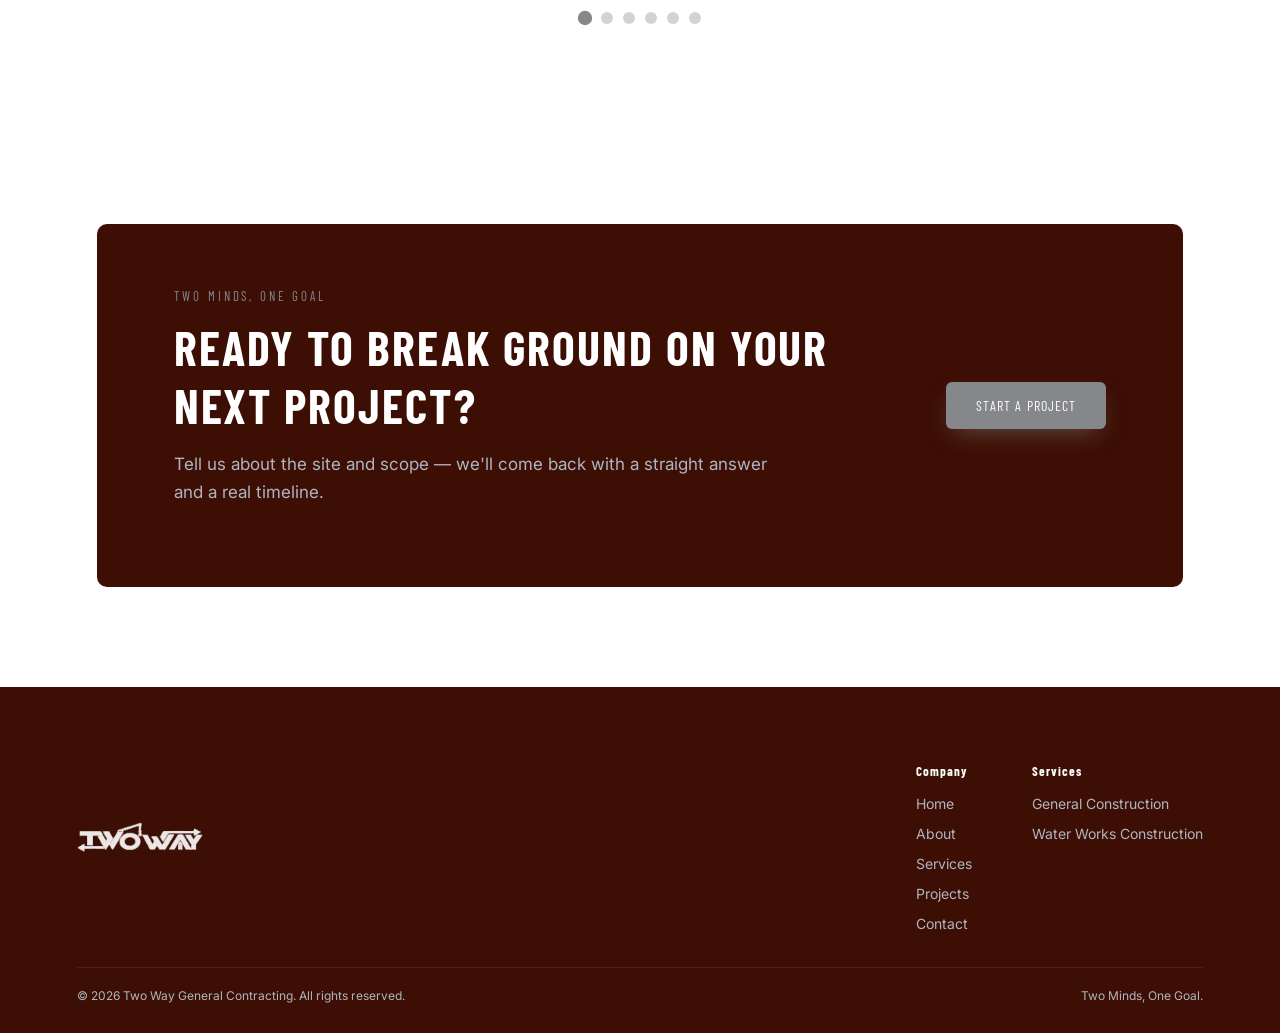
==== commit a20baec1: "major color change" ====
--- a/index.html
+++ b/index.html
@@ -66,9 +66,9 @@
       <div class="card reveal">
         <div class="card__icon">
           <svg viewBox="0 0 48 48" fill="none" xmlns="http://www.w3.org/2000/svg">
-            <path d="M6 40h36" stroke="#1D2A4F" stroke-width="3" stroke-linecap="round"/>
-            <path d="M10 40V22l14-12 14 12v18" stroke="#F47019" stroke-width="3" stroke-linejoin="round"/>
-            <rect x="20" y="28" width="8" height="12" stroke="#1D2A4F" stroke-width="3"/>
+            <path d="M6 40h36" stroke="#FB3902" stroke-width="3" stroke-linecap="round"/>
+            <path d="M10 40V22l14-12 14 12v18" stroke="#86878A" stroke-width="3" stroke-linejoin="round"/>
+            <rect x="20" y="28" width="8" height="12" stroke="#FB3902" stroke-width="3"/>
           </svg>
         </div>
         <h3>General Construction</h3>
@@ -78,9 +78,9 @@
       <div class="card reveal">
         <div class="card__icon">
           <svg viewBox="0 0 48 48" fill="none" xmlns="http://www.w3.org/2000/svg">
-            <path d="M4 30c4-6 8-6 12 0s8 6 12 0 8-6 12 0" stroke="#F47019" stroke-width="3" stroke-linecap="round"/>
-            <rect x="6" y="12" width="10" height="10" rx="2" stroke="#1D2A4F" stroke-width="3"/>
-            <rect x="32" y="12" width="10" height="10" rx="2" stroke="#1D2A4F" stroke-width="3"/>
+            <path d="M4 30c4-6 8-6 12 0s8 6 12 0 8-6 12 0" stroke="#86878A" stroke-width="3" stroke-linecap="round"/>
+            <rect x="6" y="12" width="10" height="10" rx="2" stroke="#FB3902" stroke-width="3"/>
+            <rect x="32" y="12" width="10" height="10" rx="2" stroke="#FB3902" stroke-width="3"/>
           </svg>
         </div>
         <h3>Water Works Construction</h3>
@@ -90,8 +90,8 @@
       <div class="card reveal">
         <div class="card__icon">
           <svg viewBox="0 0 48 48" fill="none" xmlns="http://www.w3.org/2000/svg">
-            <circle cx="24" cy="24" r="18" stroke="#1D2A4F" stroke-width="3"/>
-            <path d="M24 14v10l7 5" stroke="#F47019" stroke-width="3" stroke-linecap="round" stroke-linejoin="round"/>
+            <circle cx="24" cy="24" r="18" stroke="#FB3902" stroke-width="3"/>
+            <path d="M24 14v10l7 5" stroke="#86878A" stroke-width="3" stroke-linecap="round" stroke-linejoin="round"/>
           </svg>
         </div>
         <h3>On-Time Delivery</h3>
--- a/css/styles.css
+++ b/css/styles.css
@@ -1,14 +1,14 @@
 /* ==========================================================================
    TWO WAY — Construction & Water Works
-   Standard responsive site. Brand: Navy #1D2A4F | Orange #F47019
+   Standard responsive site. Brand: Burgundy #FB3902 (primary/dominant) | Gray #86878A (accent)
    ========================================================================== */
 
 :root {
-  --navy: #1D2A4F;
-  --navy-2: #29406e;
-  --navy-deep: #101827;
-  --orange: #F47019;
-  --orange-2: #ff8c3d;
+  --navy: #FB3902;
+  --navy-2: #ff6a3d;
+  --navy-deep: #3d0f04;
+  --orange: #86878A;
+  --orange-2: #a3a4a7;
   --white: #FFFFFF;
   --grey-100: #F5F6F8;
   --grey-200: #E3E4E9;
@@ -26,7 +26,7 @@
 }
 
 * { box-sizing: border-box; }
-html { scroll-behavior: smooth; }
+html { scroll-behavior: smooth; overflow-x: hidden; width: 100%; }
 
 body {
   margin: 0;
@@ -89,7 +89,7 @@
 .nav__list-cta { display: none; width: 100%; margin-top: 4px; }
 .nav__list-cta a {
   display: flex; align-items: center; justify-content: center; width: 100%;
-  padding: 14px 20px; border-radius: 6px; background: var(--orange); color: var(--navy-deep);
+  padding: 14px 20px; border-radius: 6px; background: var(--orange); color: var(--white);
   font-family: var(--font-head); letter-spacing: .08em; text-transform: uppercase; font-size: 14px;
 }
 .nav__list-cta a::after { content: none; }
@@ -116,7 +116,7 @@
   }
   .nav__list.open { transform: translateY(0); visibility: visible; }
   .nav__toggle { display: flex; }
-  .nav__cta { display: none; }
+  .nav__cta { display: none !important; }
   .nav__list-cta { display: block; }
 }
 
@@ -174,7 +174,7 @@
   background: var(--white); border: 1px solid var(--grey-200);
   transition: transform .3s var(--ease), box-shadow .3s var(--ease), border-color .3s;
 }
-.card:hover { transform: translateY(-6px); box-shadow: 0 24px 44px -22px rgba(29,42,79,.28); border-color: var(--orange); }
+.card:hover { transform: translateY(-6px); box-shadow: 0 24px 44px -22px rgba(10,10,10,.28); border-color: var(--orange); }
 .card__icon { width: 50px; height: 50px; margin-bottom: 20px; }
 .card__icon svg { width: 100%; height: 100%; }
 .card h3 { font-size: 21px; color: var(--navy); margin-bottom: 10px; }
@@ -188,8 +188,8 @@
   font-family: var(--font-head); letter-spacing: .08em; text-transform: uppercase; font-size: 14px;
   border-radius: 6px; border: none; cursor: pointer; transition: transform .2s var(--ease), box-shadow .2s var(--ease);
 }
-.btn--primary { background: var(--orange); color: var(--navy-deep); box-shadow: 0 10px 24px -8px rgba(244,112,25,.5); }
-.btn--primary:hover { transform: translateY(-2px); box-shadow: 0 14px 26px -8px rgba(244,112,25,.6); }
+.btn--primary { background: var(--orange); color: var(--white); box-shadow: 0 10px 24px -8px rgba(134,135,138,.5); }
+.btn--primary:hover { transform: translateY(-2px); box-shadow: 0 14px 26px -8px rgba(134,135,138,.6); }
 .btn--ghost { background: transparent; color: var(--white); border: 1px solid rgba(255,255,255,.35); }
 .btn--ghost:hover { border-color: var(--orange); color: var(--orange); }
 .btn--outline-navy { background: transparent; color: var(--navy); border: 1px solid var(--grey-400); }
@@ -261,13 +261,13 @@
   border-radius: var(--radius); overflow: hidden; border: 1px solid var(--grey-200); background: var(--white);
   transition: transform .3s var(--ease), box-shadow .3s var(--ease), opacity .25s var(--ease);
 }
-.project-card:hover { transform: translateY(-6px); box-shadow: 0 24px 44px -22px rgba(29,42,79,.28); }
+.project-card:hover { transform: translateY(-6px); box-shadow: 0 24px 44px -22px rgba(10,10,10,.28); }
 .project-card.is-hidden { display: none; }
 .project-card__img { position: relative; aspect-ratio: 4/3; overflow: hidden; background: var(--grey-100); }
 .project-card__img img { width: 100%; height: 100%; object-fit: cover; display: block; transition: transform .4s var(--ease); }
 .project-card:hover .project-card__img img { transform: scale(1.06); }
 .project-card__tag {
-  position: absolute; top: 14px; left: 14px; z-index: 2; background: var(--orange); color: var(--navy-deep);
+  position: absolute; top: 14px; left: 14px; z-index: 2; background: var(--orange); color: var(--white);
   font-family: var(--font-head); letter-spacing: .06em; text-transform: uppercase; font-size: 11px;
   padding: 6px 12px; border-radius: 4px;
 }
@@ -289,7 +289,7 @@
 
 .contact-panel {
   padding: 34px 30px; border-radius: var(--radius); background: var(--white);
-  border: 1px solid var(--grey-200); box-shadow: 0 30px 60px -30px rgba(29,42,79,.25);
+  border: 1px solid var(--grey-200); box-shadow: 0 30px 60px -30px rgba(10,10,10,.25);
 }
 .field { margin-bottom: 18px; }
 .field-row { display: grid; grid-template-columns: 1fr 1fr; gap: 16px; }
@@ -346,16 +346,16 @@
 }
 
 .team-carousel__dots { display: flex; justify-content: center; gap: 10px; margin-top: 40px; }
-.team-carousel__dot { width: 12px; height: 12px; border-radius: 50%; background: rgba(29,42,79,.18); cursor: pointer; transition: all 0.3s ease; }
+.team-carousel__dot { width: 12px; height: 12px; border-radius: 50%; background: rgba(10,10,10,.18); cursor: pointer; transition: all 0.3s ease; }
 .team-carousel__dot.active { background: var(--orange); transform: scale(1.2); }
 
 .team-carousel__arrow {
-  position: absolute; top: 50%; transform: translateY(-50%); background: rgba(29,42,79,.75);
+  position: absolute; top: 50%; transform: translateY(-50%); background: rgba(10,10,10,.75);
   color: var(--white); width: 40px; height: 40px; border-radius: 50%; display: flex; align-items: center;
   justify-content: center; cursor: pointer; z-index: 20; transition: all 0.3s ease; font-size: 1.5rem;
   border: none; outline: none; padding-bottom: 4px;
 }
-.team-carousel__arrow:hover { background: var(--orange); color: var(--navy-deep); transform: translateY(-50%) scale(1.1); }
+.team-carousel__arrow:hover { background: var(--orange); color: var(--white); transform: translateY(-50%) scale(1.1); }
 .team-carousel__arrow--left { left: 20px; padding-right: 3px; }
 .team-carousel__arrow--right { right: 20px; padding-left: 3px; }
 
